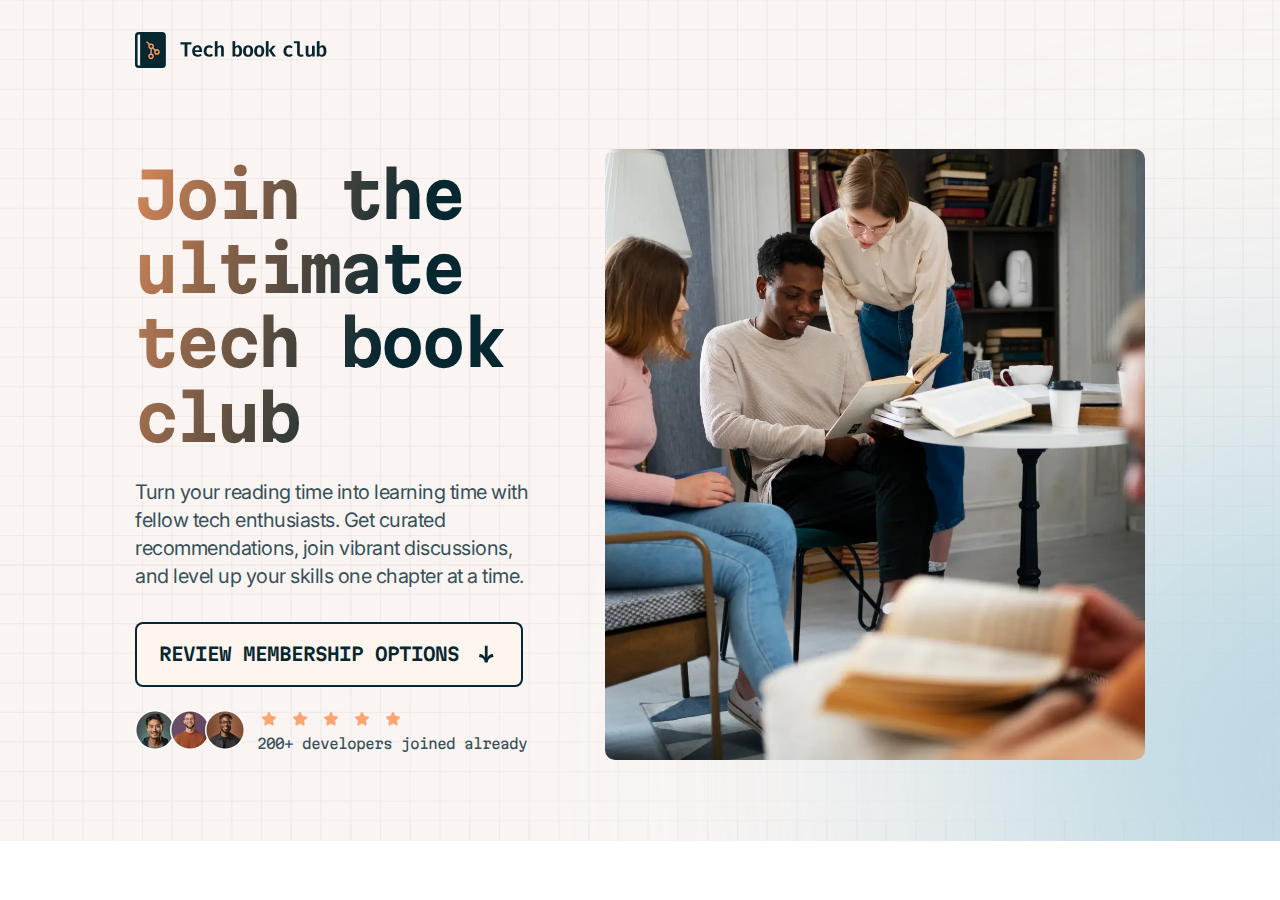
==== starter-code/index.html @ 1c5f6eee "Create grid & flexbox extends" ====
<!DOCTYPE html>
<html lang="en">
  <head>
    <meta charset="UTF-8" />
    <meta name="viewport" content="width=device-width, initial-scale=1.0" />

    <link
      rel="icon"
      type="image/png"
      sizes="32x32"
      href="./assets/images/favicon-32x32.png"
    />
    <link rel="preconnect" href="https://fonts.googleapis.com" />
    <link rel="preconnect" href="https://fonts.gstatic.com" crossorigin />
    <link
      href="https://fonts.googleapis.com/css2?family=Inter:ital,opsz,wght@0,14..32,100..900;1,14..32,100..900&family=Martian+Mono:wght@100..800&display=swap"
      rel="stylesheet"
    />
    <link rel="stylesheet" href="../styles/main.css" />

    <title>Tech book club</title>
  </head>
  <body>
    <main class="main-container">
      <section class="hero">
        <header class="hero__header">
          <nav class="hero__nav" aria-label="Main logo">
            <img
              src="./assets/images/logo.svg"
              alt=""
              aria-hidden="true"
              class="hero__logo"
            />
          </nav>
        </header>
        <div class="hero__content">
          <div class="hero__content-info">
            <h1 class="hero__content-title">
              Join the ultimate tech book club
            </h1>
            <p class="hero__content-description">
              Turn your reading time into learning time with fellow tech
              enthusiasts. Get curated recommendations, join vibrant
              discussions, and level up your skills one chapter at a time.
            </p>
            <button
              class="hero__content-btn primary"
              type="button"
              aria-label="Review membership options"
            >
              Review membership options
              <img
                src="./assets/images/icon-arrow-down.svg"
                alt=""
                aria-hidden="true"
              />
            </button>
            <div class="hero__content-reviews">
              <img
                class="hero__content-avatars"
                src="./assets/images/image-avatars.webp"
                alt="Avatars of tech book club members"
              />
              <div class="hero__content-rating">
                <img src="./assets/images/icon-star.svg" alt="Star rating" />
                <img src="./assets/images/icon-star.svg" alt="Star rating" />
                <img src="./assets/images/icon-star.svg" alt="Star rating" />
                <img src="./assets/images/icon-star.svg" alt="Star rating" />
                <img src="./assets/images/icon-star.svg" alt="Star rating" />
                <p>200+ developers joined already</p>
              </div>
            </div>
          </div>
          <figure>
            <img
              class="hero__content-image"
              src="./assets/images/image-hero-desktop.webp"
              alt="A group of people reading books"
            />
          </figure>
        </div>
      </section>

      <section class="introduction"></section>
    </main>
  </body>
</html>
---- styles/main.css ----
.primary, .alternate {
  border: none;
  border-radius: 0.8rem;
  padding: 2rem 2.4rem;
  text-transform: uppercase;
}

.primary {
  box-shadow: inset 0 0 0 2px #062630;
  background-color: #fff5ef;
  color: #062630;
}

.primary:hover {
  background: linear-gradient(90deg, #ffe2d1 0%, #fff5ef 100%);
  cursor: pointer;
}

.primary:focus, .primary:focus-visible, .primary:focus-within {
  box-shadow: inset 0 0 0 2px #062630, 0 0 0 3px #fff, 0 0 0 5px #385159;
  outline: none;
}

.alternate {
  background-color: #062630;
  color: #fff;
  box-shadow: inset 0 0 0 2px #fff;
}

.alternate:focus, .alternate:focus-visible, .alternate:focus-within {
  box-shadow: inset 0 0 0 2px #fff, 0 0 0 3px #062630, 0 0 0 5px #e6e1df;
  outline: none;
}

.alternate:hover {
  background: linear-gradient(90deg, #385159 0%, #062630 100%);
  cursor: pointer;
}

*, *::after, *::before {
  padding: 0;
  margin: 0;
  box-sizing: border-box;
}

html {
  font-size: 62.5%;
  scroll-behavior: smooth;
}

body {
  font-family: "Martian Mono", sans-serif;
  font-weight: 500;
  line-height: 1;
  color: #062630;
}

.primary, .alternate, .hero__content-rating p, .hero__content-title {
  font-size: 6.2rem;
  font-weight: 700;
  font-family: "Martian Mono";
  line-height: 1.2;
  letter-spacing: -2px;
}

.hero__content-description {
  font-size: 2rem;
  font-family: "Inter";
  font-weight: 400;
  line-height: 1.4;
  letter-spacing: -0.5px;
}

.primary, .alternate, .hero__content-rating p {
  font-size: 1.8rem;
  font-weight: 600;
  line-height: 1.3;
  letter-spacing: -1px;
}

.hero__content-rating p {
  font-size: 1.4rem;
  font-weight: 400;
  line-height: 1.2;
}

.primary, .alternate, .hero, .hero__content-reviews {
  display: flex;
  justify-content: center;
  align-items: center;
  gap: 1.6rem;
}

.hero__content {
  display: grid;
  grid-template-columns: repeat(2, 1fr);
  align-items: center;
}

.hero {
  background-image: url("/starter-code/assets/images/pattern-light-bg.svg");
  background-color: #faf5f3;
  width: 100%;
  height: auto;
  padding: 3.2rem 13.5rem 8rem;
  position: relative;
  overflow: hidden;
  z-index: 10;
  flex-direction: column;
  align-items: flex-start;
  gap: 8rem;
}

.hero::after {
  content: "";
  position: absolute;
  top: 50%;
  right: -30%;
  background-color: #9cc9da;
  opacity: 0.8;
  filter: blur(20rem);
  width: 68.4rem;
  height: 68.4rem;
  border-radius: 50%;
  pointer-events: none;
  z-index: -1;
}

.hero__content {
  grid-template-columns: 1fr 54rem;
  column-gap: 6.4rem;
}

.hero__content-title {
  background: linear-gradient(107deg, #FF9A60 -11.37%, #062630 61.84%);
  -webkit-background-clip: text;
  background-clip: text;
  -webkit-text-fill-color: transparent;
  margin-bottom: 2.4rem;
}

.hero__content-description {
  color: #385159;
  margin-bottom: 3.2rem;
}

.hero__content-btn {
  margin-bottom: 2rem;
}

.hero__content-reviews {
  justify-content: start;
  align-items: center;
  gap: 1.2rem;
}

.hero__content-avatars {
  max-width: 11rem;
}

.hero__content-rating img {
  width: 2.4rem;
  height: 2.4rem;
  margin-bottom: 0.4rem;
}

.hero__content-rating p {
  color: #385159;
}

.hero__content-image {
  width: 100%;
  height: 100%;
  border-radius: 1rem;
}

/* HACK: small mobiles (320px ~ 480px) */
/* HACK: large mobiles (481px ~ 767px) */
/* HACK: tablets (768px ~ 1024px) */
/* HACK: small mobiles (320px ~ 480px) */
@media (min-width: 20em) and (max-width: 30em) {
  .hero {
    padding: 2.4rem 1.6rem 8rem;
    gap: 4.8rem;
  }
  .hero::after {
    content: "";
    position: absolute;
    top: 100%;
    right: 100%;
    background-color: #9cc9da;
    opacity: 0.8;
    filter: blur(20rem);
    width: 68.4rem;
    height: 68.4rem;
    border-radius: 50%;
    pointer-events: none;
    z-index: -1;
  }
  .hero__content {
    grid-template-columns: 1fr;
    row-gap: 6.4rem;
  }
  .hero__content-title {
    font-size: 3.8rem;
  }
  .hero__content-description {
    letter-spacing: -0.2px;
  }
  .hero__content-btn {
    font-size: calc(1.2rem + .2vw);
  }
}

/* HACK: large mobiles (481px ~ 767px) */
@media (min-width: 30.063em) and (max-width: 47.94em) {
  .hero {
    padding: 3.2rem 3.2rem 4.8rem;
    gap: 4.8rem;
  }
  .hero::after {
    content: "";
    position: absolute;
    top: 76%;
    right: -50%;
    background-color: #9cc9da;
    opacity: 0.8;
    filter: blur(20rem);
    width: 68.4rem;
    height: 68.4rem;
    border-radius: 50%;
    pointer-events: none;
    z-index: -1;
  }
  .hero__content {
    grid-template-columns: 1fr;
    row-gap: 6.4rem;
  }
}

@media (min-width: 48em) and (max-width: 79.063em) {
  .hero {
    gap: 6.4rem;
  }
  .hero__content-title {
    letter-spacing: -1px;
  }
  .hero__content-description {
    letter-spacing: -0.2px;
  }
}

/* HACK: tablets (768px ~ 1024px) */
@media (min-width: 48em) and (max-width: 64em) {
  .hero {
    padding: 3.2rem 3.2rem 8rem;
  }
  .hero::after {
    content: "";
    position: absolute;
    top: 73%;
    right: -50%;
    background-color: #9cc9da;
    opacity: 0.8;
    filter: blur(20rem);
    width: 68.4rem;
    height: 68.4rem;
    border-radius: 50%;
    pointer-events: none;
    z-index: -1;
  }
  .hero__content {
    grid-template-columns: 1fr;
    row-gap: 6.4rem;
  }
}

/* HACK: large tablets (1025px ~ 1265px) */
@media (min-width: 64.063em) and (max-width: 79.063em) {
  html {
    font-size: 56.25%;
  }
  .hero {
    padding: 6.4rem 4.8rem;
  }
  .hero::after {
    content: "";
    position: absolute;
    top: 50%;
    right: -30%;
    background-color: #9cc9da;
    opacity: 0.8;
    filter: blur(20rem);
    width: 68.4rem;
    height: 68.4rem;
    border-radius: 50%;
    pointer-events: none;
    z-index: -1;
  }
}

.main-container {
  max-width: 144rem;
  margin: 0 auto;
}
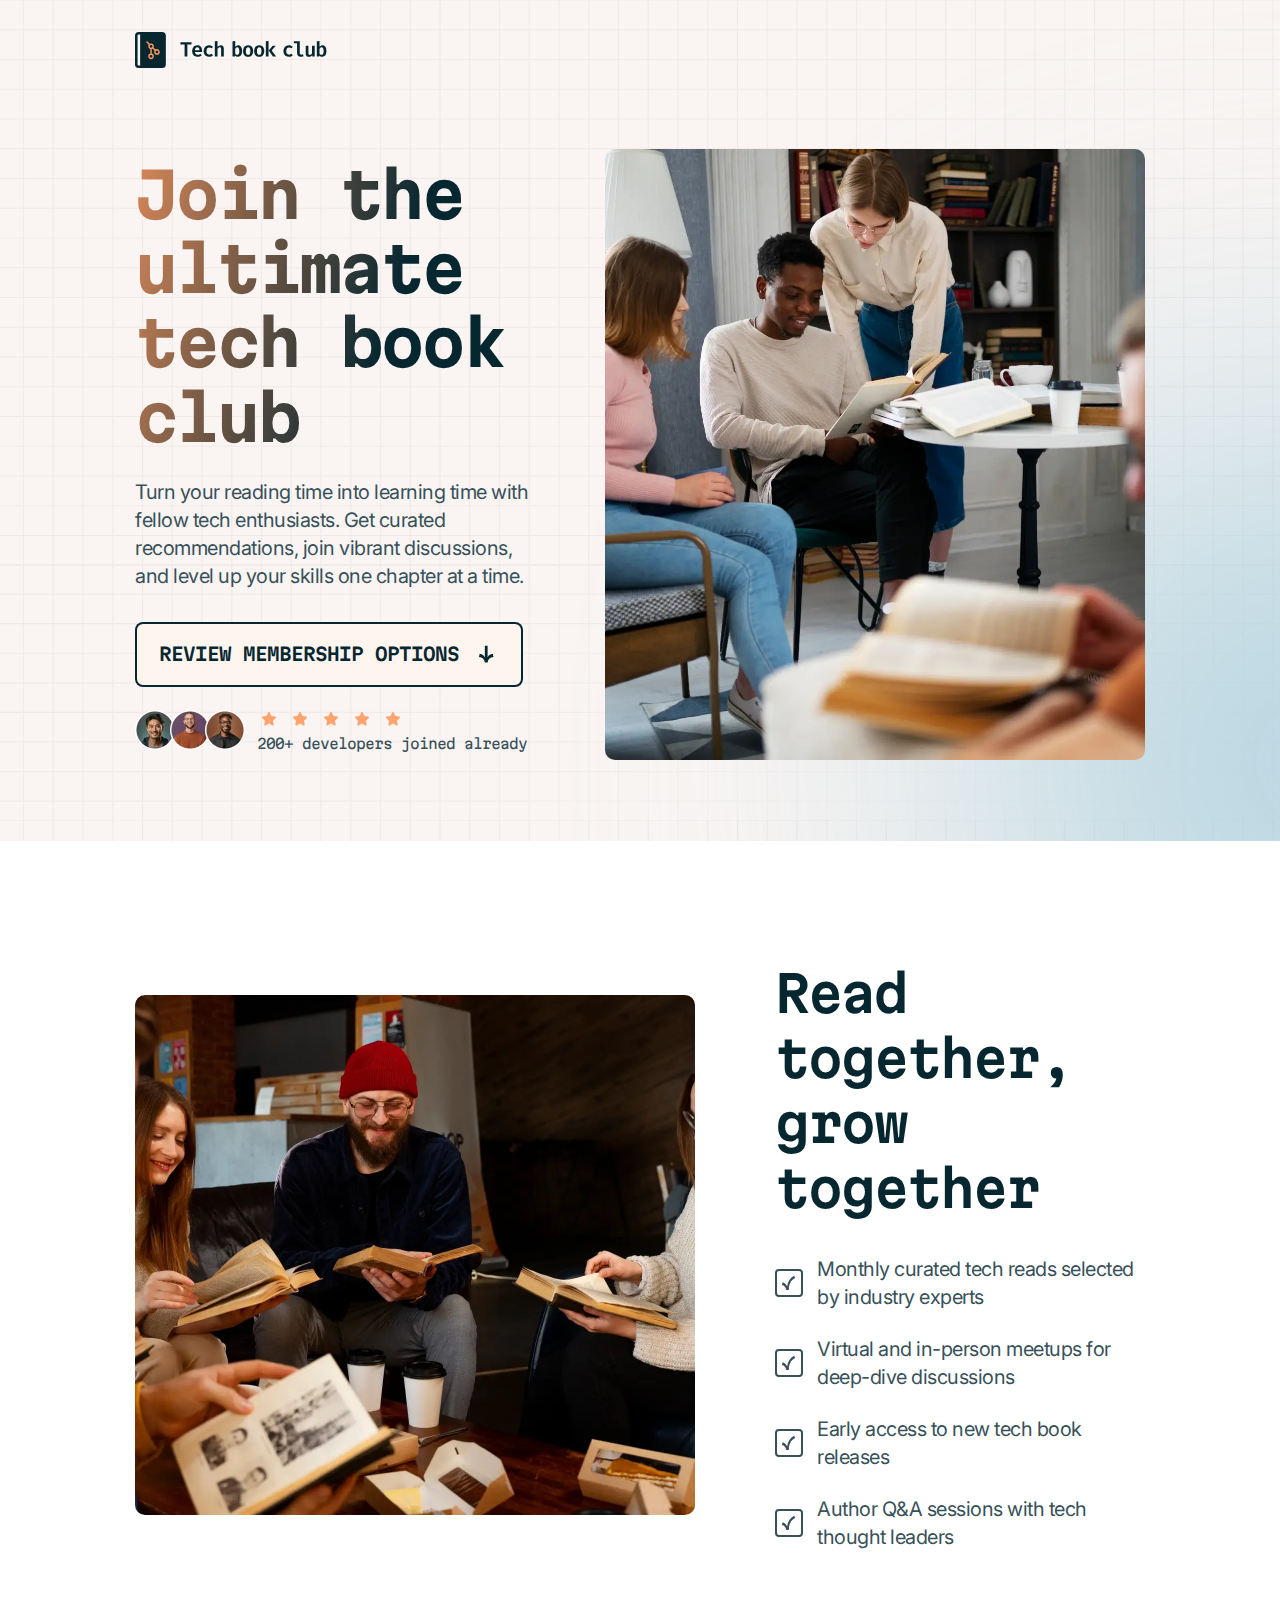
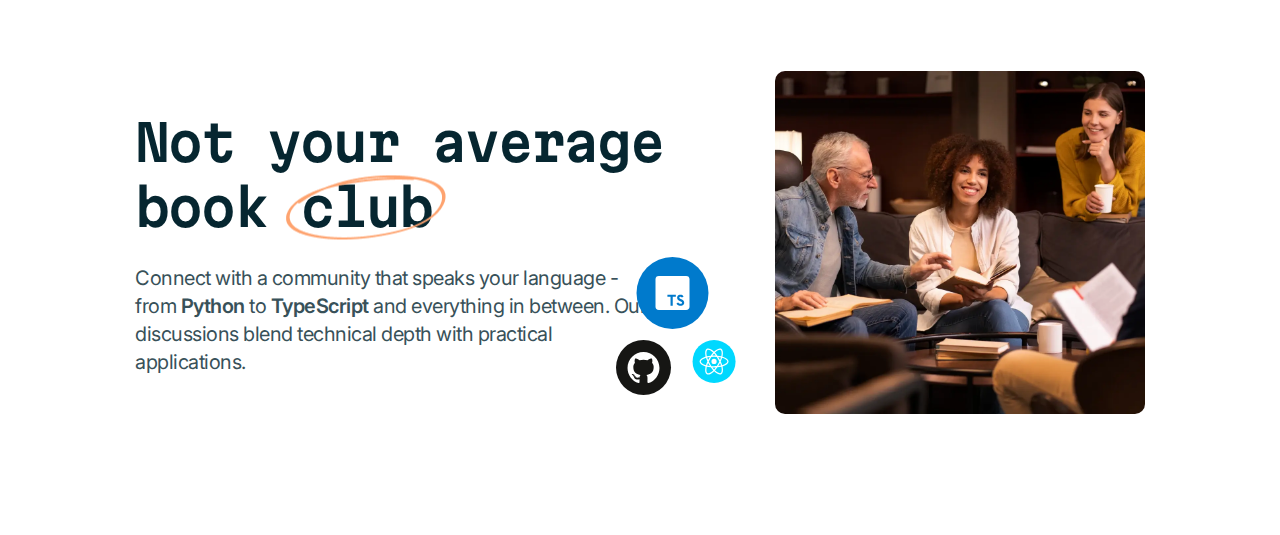
==== commit 60bac47d: "Complete intro section desktop version" ====
--- a/starter-code/index.html
+++ b/starter-code/index.html
@@ -81,7 +81,64 @@
         </div>
       </section>
 
-      <section class="introduction"></section>
+      <section class="introduction">
+        <article class="introduction__content">
+          <figure>
+            <img
+              class="introduction__image"
+              src="./assets/images/image-read-together-desktop.webp"
+              alt=""
+            />
+          </figure>
+          <div class="introduction__text">
+            <h2 class="introduction__title">Read together, grow together</h2>
+            <ul class="introduction__list">
+              <li class="introduction__list--item">
+                <img src="./assets/images/icon-check.svg" alt="" />
+                Monthly curated tech reads selected by industry experts
+              </li>
+              <li class="introduction__list--item">
+                <img src="./assets/images/icon-check.svg" alt="" />
+                Virtual and in-person meetups for deep-dive discussions
+              </li>
+              <li class="introduction__list--item">
+                <img src="./assets/images/icon-check.svg" alt="" />
+                Early access to new tech book releases
+              </li>
+              <li class="introduction__list--item">
+                <img src="./assets/images/icon-check.svg" alt="" />
+                Author Q&A sessions with tech thought leaders
+              </li>
+            </ul>
+          </div>
+        </article>
+
+        <article class="introduction__content">
+          <div class="introduction__text">
+            <h3 class="introduction__title">
+              Not your average book <span>club</span>
+            </h3>
+            <p class="introduction__description">
+              Connect with a community that speaks your language - from
+              <span>Python</span>
+              to <span>TypeScript</span> and everything in between. Our
+              discussions blend technical depth with practical applications.
+            </p>
+            <img
+              class="introduction__logos"
+              src="./assets/images/logos-tech.svg"
+              alt=""
+            />
+          </div>
+          <figure>
+            <img
+              class="introduction__image"
+              src="./assets/images/image-not-average-desktop.webp"
+              alt=""
+            />
+          </figure>
+        </article>
+      </section>
     </main>
   </body>
 </html>
--- a/styles/main.css
+++ b/styles/main.css
@@ -55,7 +55,7 @@
   color: #062630;
 }
 
-.primary, .alternate, .hero__content-rating p, .hero__content-title {
+.introduction__title, .primary, .alternate, .hero__content-rating p, .hero__content-title {
   font-size: 6.2rem;
   font-weight: 700;
   font-family: "Martian Mono";
@@ -63,7 +63,13 @@
   letter-spacing: -2px;
 }
 
-.hero__content-description {
+.introduction__title {
+  font-size: 5rem;
+  font-weight: 600;
+  line-height: 1.3;
+}
+
+.introduction__description span, .hero__content-description, .introduction__list--item, .introduction__description {
   font-size: 2rem;
   font-family: "Inter";
   font-weight: 400;
@@ -71,6 +77,10 @@
   letter-spacing: -0.5px;
 }
 
+.introduction__description span {
+  font-weight: 600;
+}
+
 .primary, .alternate, .hero__content-rating p {
   font-size: 1.8rem;
   font-weight: 600;
@@ -84,17 +94,22 @@
   line-height: 1.2;
 }
 
-.primary, .alternate, .hero, .hero__content-reviews {
+.primary, .alternate, .hero, .hero__content-reviews, .introduction, .introduction__list, .introduction__list--item {
   display: flex;
   justify-content: center;
   align-items: center;
   gap: 1.6rem;
 }
 
-.hero__content {
+.hero__content, .introduction__content {
   display: grid;
   grid-template-columns: repeat(2, 1fr);
   align-items: center;
+}
+
+.main-container {
+  max-width: 144rem;
+  margin: 0 auto;
 }
 
 .hero {
@@ -299,7 +314,70 @@
   }
 }
 
-.main-container {
-  max-width: 144rem;
-  margin: 0 auto;
-}
+.introduction {
+  flex-direction: column;
+  gap: 12rem;
+  padding: 12rem 13.5rem;
+}
+
+.introduction__content {
+  grid-template-columns: 56rem 1fr;
+  column-gap: 8rem;
+  position: relative;
+}
+
+.introduction__image {
+  width: 100%;
+  border-radius: 1rem;
+}
+
+.introduction__text h2 {
+  margin-bottom: 3.4rem;
+}
+
+.introduction__text h3 {
+  margin-bottom: 2.4rem;
+  position: relative;
+}
+
+.introduction__text h3::after {
+  content: "";
+  position: absolute;
+  background-image: url("../../starter-code/assets/images/pattern-circle.png");
+  background-repeat: no-repeat;
+  background-size: cover;
+  background-position: center;
+  width: 16rem;
+  height: 6.5rem;
+  bottom: 0;
+  left: 27%;
+}
+
+.introduction__title {
+  color: #062630;
+}
+
+.introduction__list {
+  flex-direction: column;
+  align-items: baseline;
+  gap: 2.4rem;
+  list-style: none;
+}
+
+.introduction__list--item {
+  gap: 1.4rem;
+  color: #385159;
+  max-width: 43.1rem;
+}
+
+.introduction__description {
+  color: #385159;
+  max-width: 52rem;
+}
+
+.introduction__logos {
+  position: absolute;
+  bottom: 2rem;
+  left: 50%;
+  transform: translateX(-20%);
+}
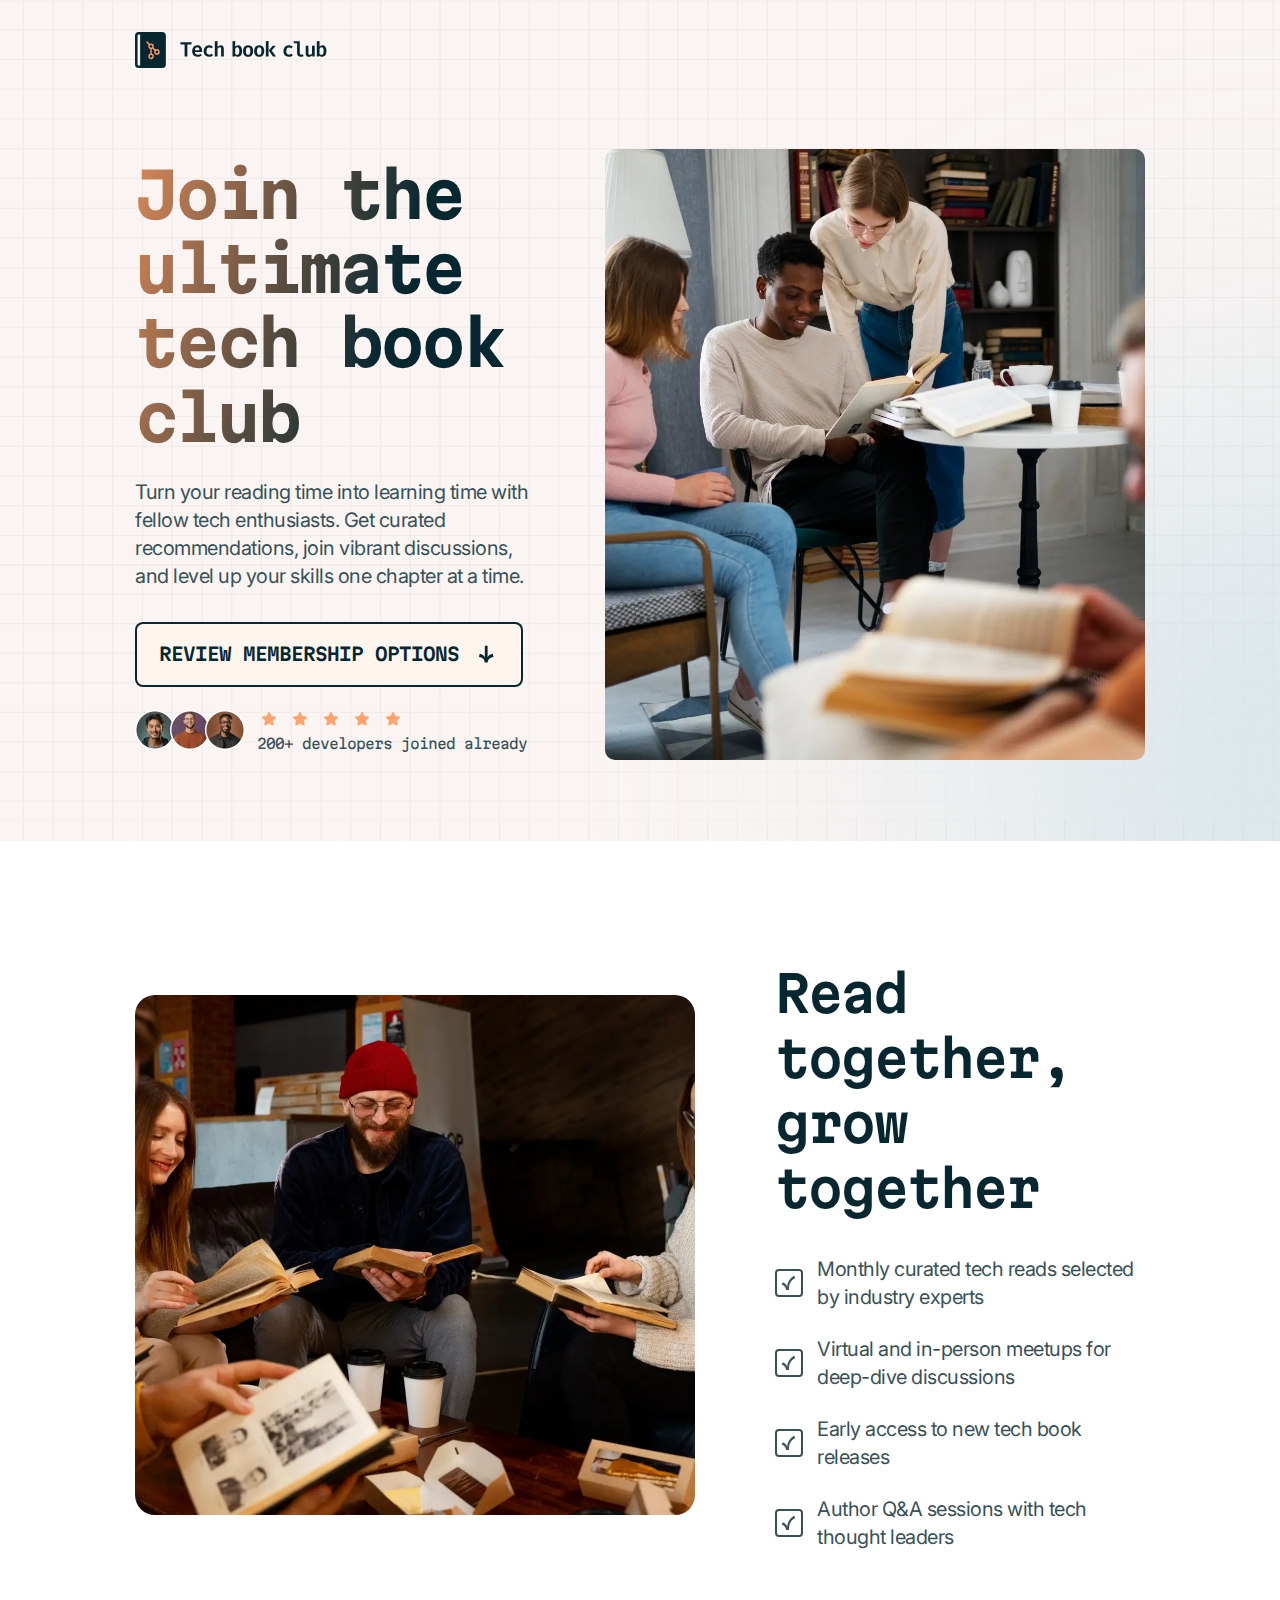
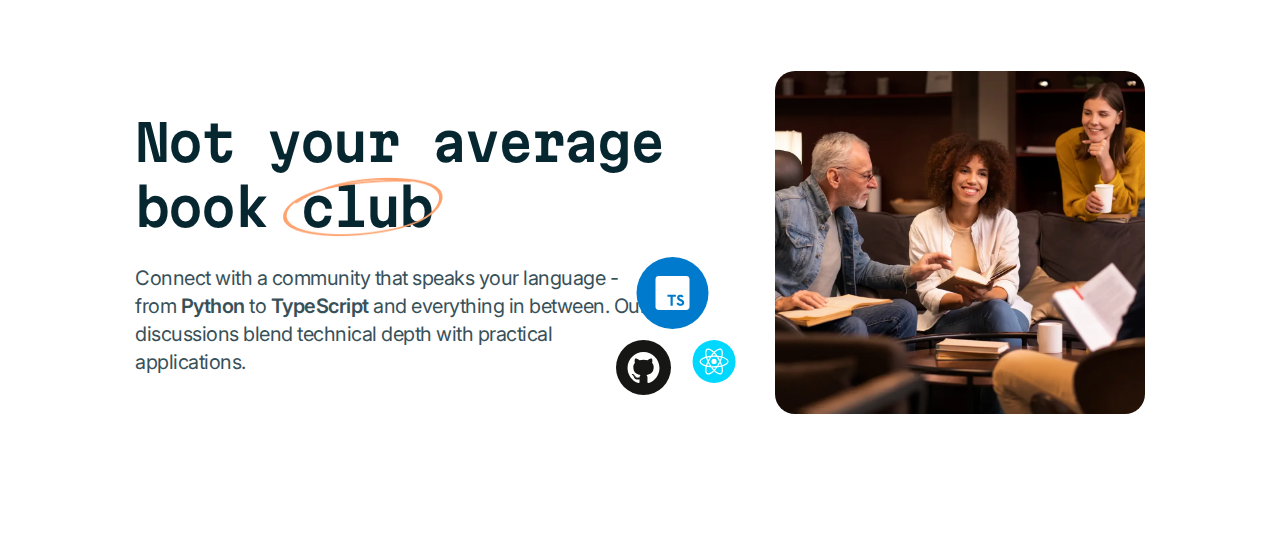
==== commit 1bcdd7e7: "Add breakpoints for a tablet intro section" ====
--- a/starter-code/index.html
+++ b/starter-code/index.html
@@ -116,7 +116,13 @@
         <article class="introduction__content">
           <div class="introduction__text">
             <h3 class="introduction__title">
-              Not your average book <span>club</span>
+              Not your average book
+              <span
+                ><img
+                  src="./assets/images/pattern-circle.png"
+                  alt=""
+                />club</span
+              >
             </h3>
             <p class="introduction__description">
               Connect with a community that speaks your language - from
--- a/styles/main.css
+++ b/styles/main.css
@@ -132,7 +132,7 @@
   top: 50%;
   right: -30%;
   background-color: #9cc9da;
-  opacity: 0.8;
+  opacity: 0.4;
   filter: blur(20rem);
   width: 68.4rem;
   height: 68.4rem;
@@ -204,7 +204,7 @@
     top: 100%;
     right: 100%;
     background-color: #9cc9da;
-    opacity: 0.8;
+    opacity: 0.4;
     filter: blur(20rem);
     width: 68.4rem;
     height: 68.4rem;
@@ -239,7 +239,7 @@
     top: 76%;
     right: -50%;
     background-color: #9cc9da;
-    opacity: 0.8;
+    opacity: 0.4;
     filter: blur(20rem);
     width: 68.4rem;
     height: 68.4rem;
@@ -276,7 +276,7 @@
     top: 73%;
     right: -50%;
     background-color: #9cc9da;
-    opacity: 0.8;
+    opacity: 0.4;
     filter: blur(20rem);
     width: 68.4rem;
     height: 68.4rem;
@@ -304,7 +304,7 @@
     top: 50%;
     right: -30%;
     background-color: #9cc9da;
-    opacity: 0.8;
+    opacity: 0.4;
     filter: blur(20rem);
     width: 68.4rem;
     height: 68.4rem;
@@ -328,7 +328,7 @@
 
 .introduction__image {
   width: 100%;
-  border-radius: 1rem;
+  border-radius: 2rem;
 }
 
 .introduction__text h2 {
@@ -337,24 +337,24 @@
 
 .introduction__text h3 {
   margin-bottom: 2.4rem;
-  position: relative;
-}
-
-.introduction__text h3::after {
-  content: "";
-  position: absolute;
-  background-image: url("../../starter-code/assets/images/pattern-circle.png");
-  background-repeat: no-repeat;
-  background-size: cover;
-  background-position: center;
-  width: 16rem;
-  height: 6.5rem;
-  bottom: 0;
-  left: 27%;
 }
 
 .introduction__title {
   color: #062630;
+}
+
+.introduction__title span {
+  position: relative;
+  z-index: 1;
+}
+
+.introduction__title span img {
+  width: 16rem;
+  height: 6rem;
+  display: inline;
+  position: absolute;
+  top: 0;
+  left: -1.7rem;
 }
 
 .introduction__list {
@@ -381,3 +381,33 @@
   left: 50%;
   transform: translateX(-20%);
 }
+
+@media (min-width: 48em) and (max-width: 64em) {
+  .introduction {
+    padding: 8rem 3.2rem;
+    gap: 8rem;
+  }
+  .introduction__content {
+    grid-template-columns: 1fr;
+    row-gap: 4rem;
+  }
+  .introduction__content:nth-child(1) div {
+    grid-row: 1 / 2;
+  }
+  .introduction__title {
+    max-width: calc(100vw - 9.6rem);
+  }
+  .introduction__list--item {
+    max-width: 100%;
+  }
+  .introduction__description {
+    max-width: 100%;
+  }
+  .introduction__logos {
+    position: absolute;
+    bottom: 4rem;
+    right: 4rem;
+    transform: translateX(0);
+    left: auto;
+  }
+}
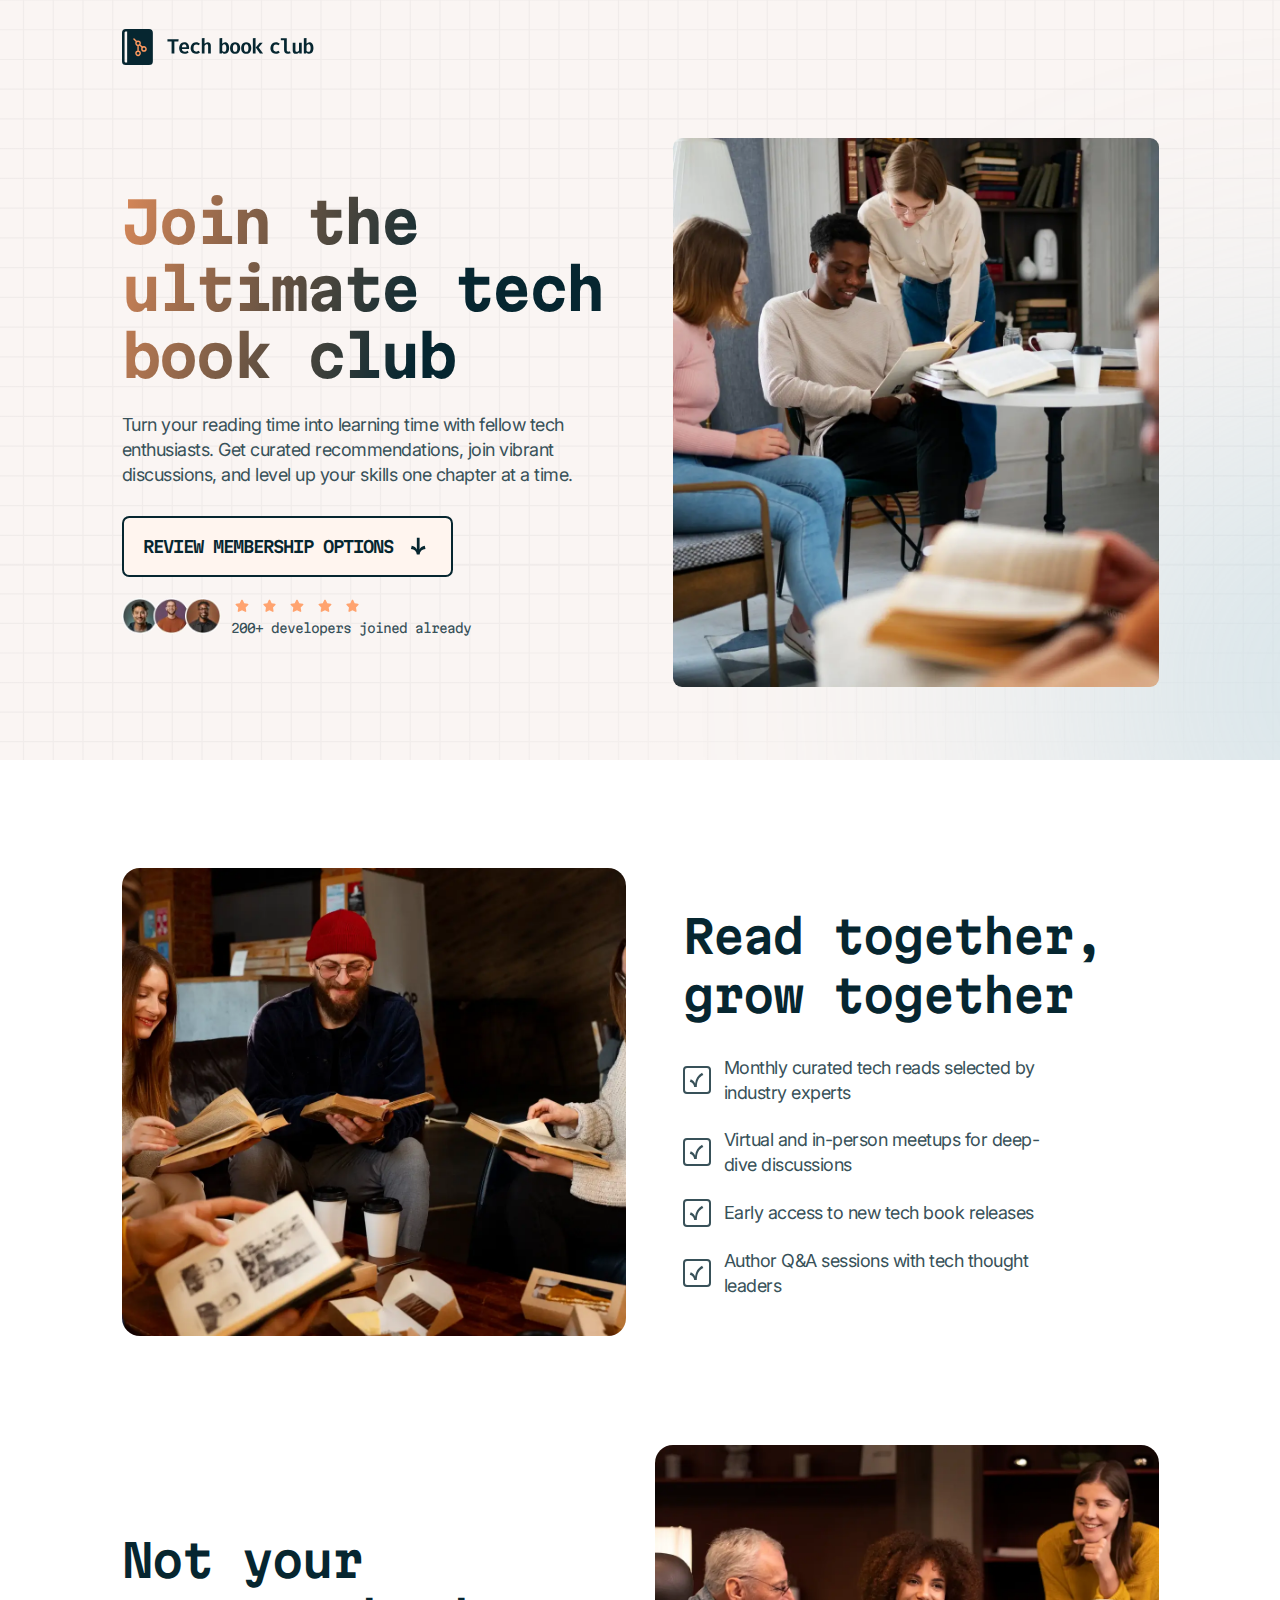
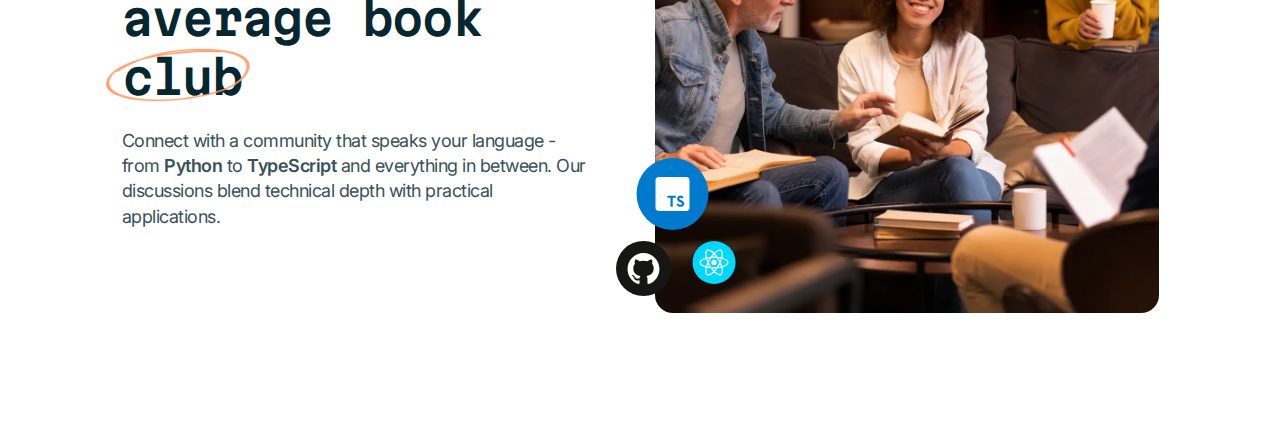
==== commit b3cc406a: "Complete intro section responsiveness" ====
--- a/starter-code/index.html
+++ b/starter-code/index.html
@@ -117,12 +117,9 @@
           <div class="introduction__text">
             <h3 class="introduction__title">
               Not your average book
-              <span
-                ><img
-                  src="./assets/images/pattern-circle.png"
-                  alt=""
-                />club</span
-              >
+              <div>
+                <img src="./assets/images/pattern-circle.png" alt="" />club
+              </div>
             </h3>
             <p class="introduction__description">
               Connect with a community that speaks your language - from
--- a/styles/main.css
+++ b/styles/main.css
@@ -53,6 +53,12 @@
   font-weight: 500;
   line-height: 1;
   color: #062630;
+}
+
+@media (min-width: 64.063em) and (max-width: 85.69em) {
+  html {
+    font-size: 56.25%;
+  }
 }
 
 .introduction__title, .primary, .alternate, .hero__content-rating p, .hero__content-title {
@@ -298,6 +304,9 @@
   .hero {
     padding: 6.4rem 4.8rem;
   }
+  .hero__content {
+    grid-template-columns: repeat(2, 1fr);
+  }
   .hero::after {
     content: "";
     position: absolute;
@@ -327,7 +336,7 @@
 }
 
 .introduction__image {
-  width: 100%;
+  max-width: 56rem;
   border-radius: 2rem;
 }
 
@@ -343,12 +352,13 @@
   color: #062630;
 }
 
-.introduction__title span {
+.introduction__title div {
+  display: inline-block;
   position: relative;
   z-index: 1;
 }
 
-.introduction__title span img {
+.introduction__title div img {
   width: 16rem;
   height: 6rem;
   display: inline;
@@ -382,6 +392,68 @@
   transform: translateX(-20%);
 }
 
+@media (min-width: 20em) and (max-width: 30em) {
+  .introduction {
+    padding: 6.4rem 1.6rem;
+    gap: 6.4rem;
+  }
+  .introduction__content {
+    grid-template-columns: 1fr;
+    row-gap: 4rem;
+  }
+  .introduction__content:nth-child(1) div {
+    grid-row: 1 / 2;
+  }
+  .introduction__title {
+    font-size: 3.4rem;
+  }
+  .introduction__title div img {
+    width: 11rem;
+    height: auto;
+  }
+  .introduction__description {
+    max-width: 34rem;
+  }
+  .introduction h2, .introduction h3 {
+    margin-bottom: 2.4rem;
+  }
+  .introduction__image {
+    max-width: 100%;
+  }
+  .introduction__list {
+    gap: 1.6rem;
+  }
+  .introduction__logos {
+    display: none;
+  }
+}
+
+@media (min-width: 30.063em) and (max-width: 47.94em) {
+  .introduction {
+    padding: 3.2rem 3.2rem 4.8rem;
+    gap: 4.8rem;
+  }
+  .introduction__content {
+    grid-template-columns: 1fr;
+    row-gap: 6.4rem;
+  }
+  .introduction__content:nth-child(1) div {
+    grid-row: 1 / 2;
+  }
+  .introduction__image {
+    max-width: 100%;
+  }
+  .introduction__list--item {
+    max-width: 100%;
+  }
+  .introduction__description {
+    max-width: 100%;
+  }
+  .introduction__logos {
+    display: none;
+  }
+}
+
 @media (min-width: 48em) and (max-width: 64em) {
   .introduction {
     padding: 8rem 3.2rem;
@@ -393,6 +465,9 @@
   }
   .introduction__content:nth-child(1) div {
     grid-row: 1 / 2;
+  }
+  .introduction__image {
+    max-width: 100%;
   }
   .introduction__title {
     max-width: calc(100vw - 9.6rem);
@@ -411,3 +486,24 @@
     left: auto;
   }
 }
+
+@media (min-width: 64.063em) and (max-width: 79.063em) {
+  .introduction {
+    padding: 6.4rem 4.8rem;
+    gap: 6.4rem;
+  }
+  .introduction__content {
+    grid-template-columns: 1fr 1fr;
+    row-gap: 6.4rem;
+  }
+  .introduction__list--item {
+    max-width: 100%;
+  }
+}
+
+@media (min-width: 79.125em) and (max-width: 85.69em) {
+  .introduction__content {
+    grid-template-columns: 1fr 1fr;
+    column-gap: 6.4rem;
+  }
+}
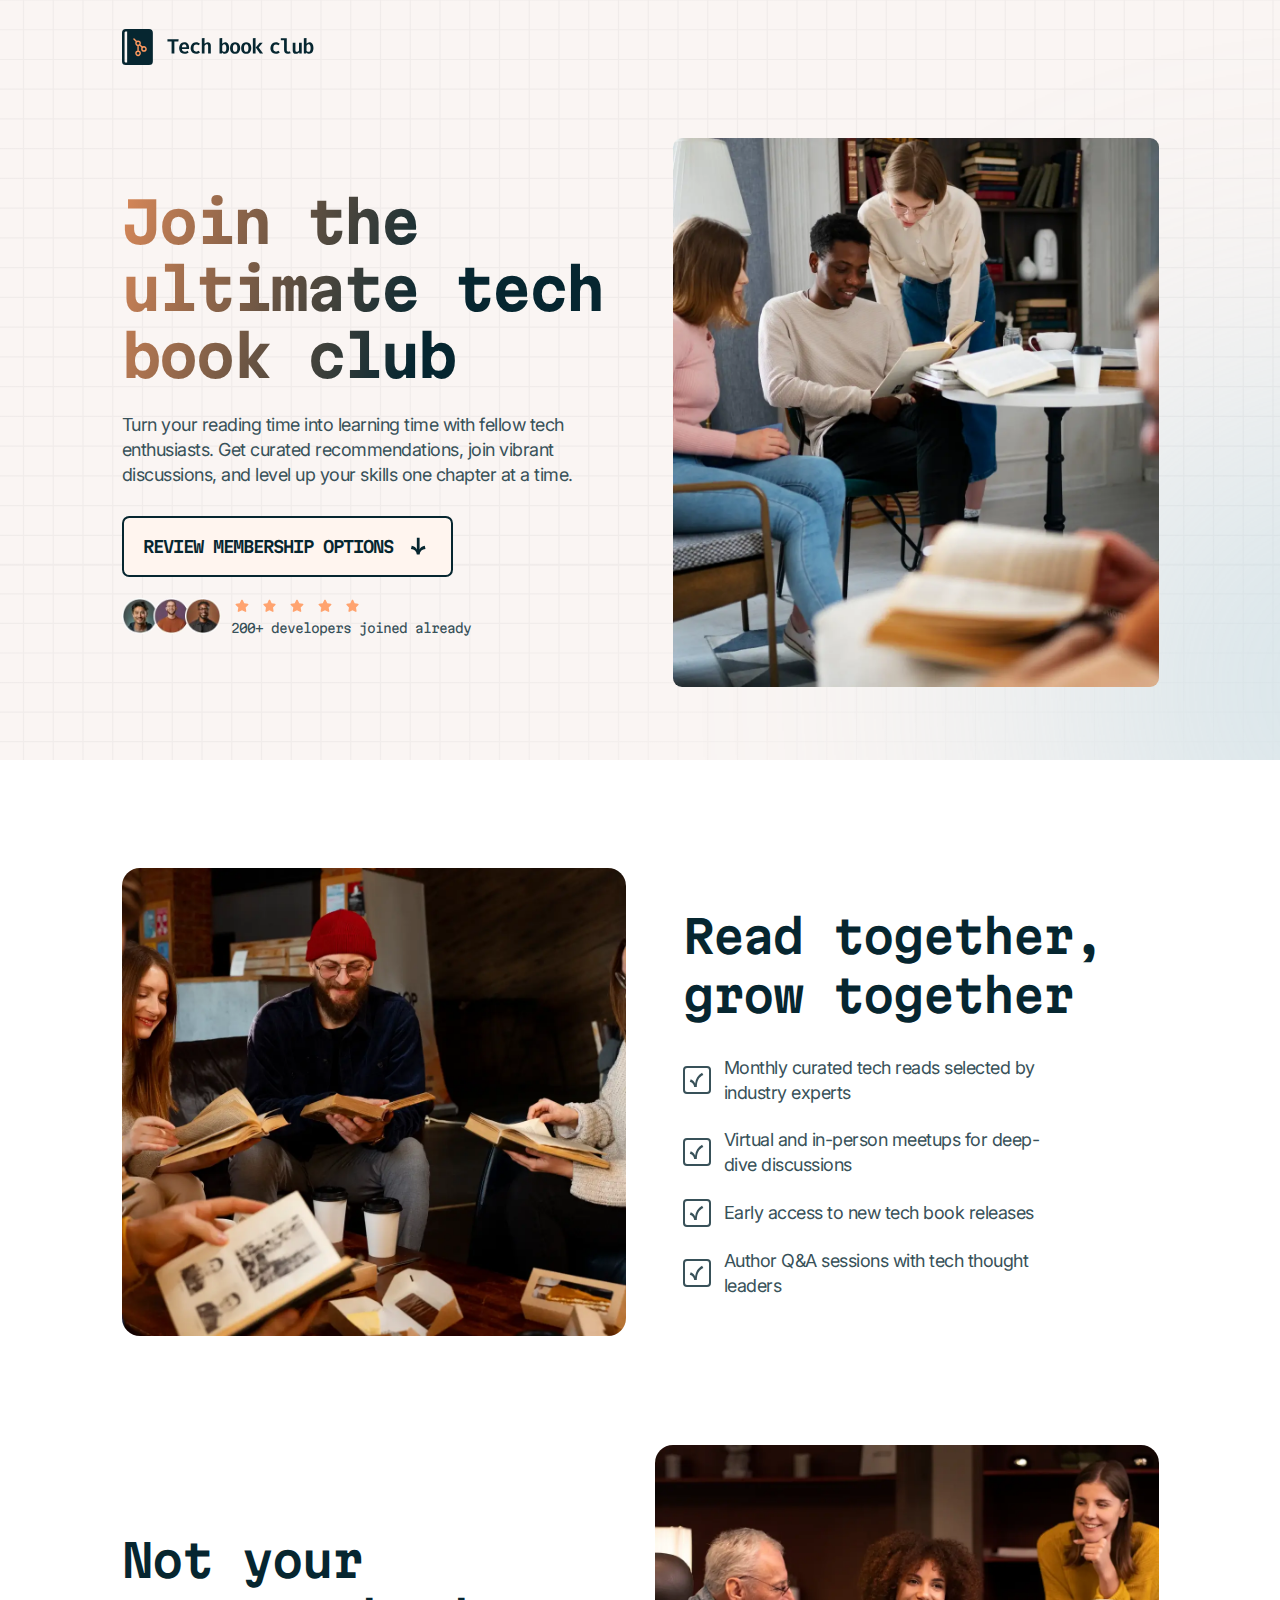
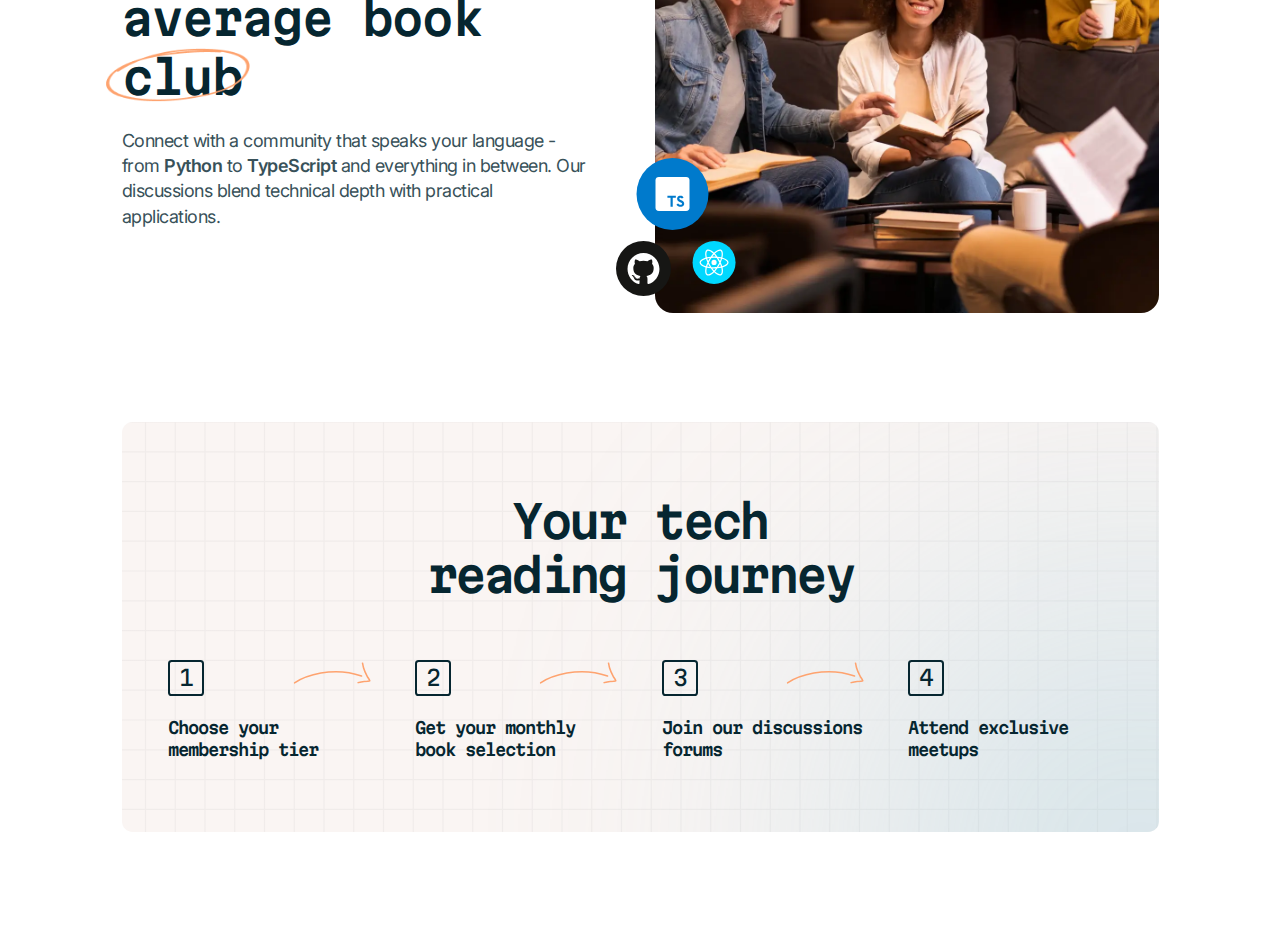
==== commit b3961666: "Create journey section" ====
--- a/starter-code/index.html
+++ b/starter-code/index.html
@@ -142,6 +142,41 @@
           </figure>
         </article>
       </section>
+
+      <section class="journey">
+        <header>
+          <h2 class="journey__title">Your tech reading journey</h2>
+        </header>
+        <div class="journey__steps">
+          <div class="journey__step">
+            <div class="journey__step--number">
+              <span>1</span>
+              <img src="./assets/images/pattern-arrow.svg" alt="" />
+            </div>
+            <p>Choose your membership tier</p>
+          </div>
+          <div class="journey__step">
+            <div class="journey__step--number">
+              <span>2</span>
+              <img src="./assets/images/pattern-arrow.svg" alt="" />
+            </div>
+            <p>Get your monthly book selection</p>
+          </div>
+          <div class="journey__step">
+            <div class="journey__step--number">
+              <span>3</span>
+              <img src="./assets/images/pattern-arrow.svg" alt="" />
+            </div>
+            <p>Join our discussions forums</p>
+          </div>
+          <div class="journey__step">
+            <div class="journey__step--number">
+              <span>4</span>
+            </div>
+            <p>Attend exclusive meetups</p>
+          </div>
+        </div>
+      </section>
     </main>
   </body>
 </html>
--- a/styles/main.css
+++ b/styles/main.css
@@ -61,7 +61,7 @@
   }
 }
 
-.introduction__title, .primary, .alternate, .hero__content-rating p, .hero__content-title {
+.journey__step, .introduction__title, .journey__title, .primary, .alternate, .hero__content-rating p, .journey__step p, .hero__content-title {
   font-size: 6.2rem;
   font-weight: 700;
   font-family: "Martian Mono";
@@ -69,10 +69,28 @@
   letter-spacing: -2px;
 }
 
-.introduction__title {
+.journey__step, .introduction__title, .journey__title {
   font-size: 5rem;
   font-weight: 600;
   line-height: 1.3;
+}
+
+.journey__step {
+  font-size: 3.4rem;
+}
+
+.journey__step {
+  letter-spacing: -1px;
+}
+
+.journey__step {
+  font-size: 2.4rem;
+  line-height: 1.1;
+}
+
+.journey__step {
+  font-weight: 400;
+  line-height: 1.2;
 }
 
 .introduction__description span, .hero__content-description, .introduction__list--item, .introduction__description {
@@ -87,7 +105,7 @@
   font-weight: 600;
 }
 
-.primary, .alternate, .hero__content-rating p {
+.primary, .alternate, .hero__content-rating p, .journey__step p {
   font-size: 1.8rem;
   font-weight: 600;
   line-height: 1.3;
@@ -100,14 +118,14 @@
   line-height: 1.2;
 }
 
-.primary, .alternate, .hero, .hero__content-reviews, .introduction, .introduction__list, .introduction__list--item {
+.primary, .alternate, .hero, .hero__content-reviews, .introduction, .introduction__list, .introduction__list--item, .journey, .journey__step--number {
   display: flex;
   justify-content: center;
   align-items: center;
   gap: 1.6rem;
 }
 
-.hero__content, .introduction__content {
+.hero__content, .introduction__content, .journey__steps {
   display: grid;
   grid-template-columns: repeat(2, 1fr);
   align-items: center;
@@ -507,3 +525,67 @@
     column-gap: 6.4rem;
   }
 }
+
+.journey {
+  margin: 0 13.5rem 12rem;
+  background-image: url("../../starter-code/assets/images/pattern-light-bg.svg");
+  background-color: #faf5f3;
+  padding: 8rem 0;
+  position: relative;
+  z-index: 10;
+  overflow: hidden;
+  border-radius: 1.2rem;
+  flex-direction: column;
+  gap: 6.4rem;
+}
+
+.journey::after {
+  content: "";
+  position: absolute;
+  top: 32%;
+  right: -28%;
+  background-color: #9cc9da;
+  opacity: 0.4;
+  filter: blur(20rem);
+  width: 68.4rem;
+  height: 68.4rem;
+  border-radius: 50%;
+  pointer-events: none;
+  z-index: -1;
+}
+
+.journey header {
+  max-width: 51.2rem;
+  text-align: center;
+}
+
+.journey__title {
+  line-height: 1.2;
+  letter-spacing: -.4rem;
+}
+
+.journey__steps {
+  grid-template-columns: repeat(4, 22.6rem);
+  column-gap: 4.8rem;
+}
+
+.journey__step--number {
+  max-width: 100%;
+  justify-content: space-between;
+  margin-bottom: 2.4rem;
+}
+
+.journey__step--number span, .journey__step--number img {
+  display: inline-block;
+}
+
+.journey__step--number span {
+  line-height: 1;
+  color: #062630;
+  box-shadow: inset 0 0 0 2px #062630;
+  width: 4rem;
+  height: 4rem;
+  border-radius: 0.4rem;
+  text-align: center;
+  padding: .8rem .4rem;
+}
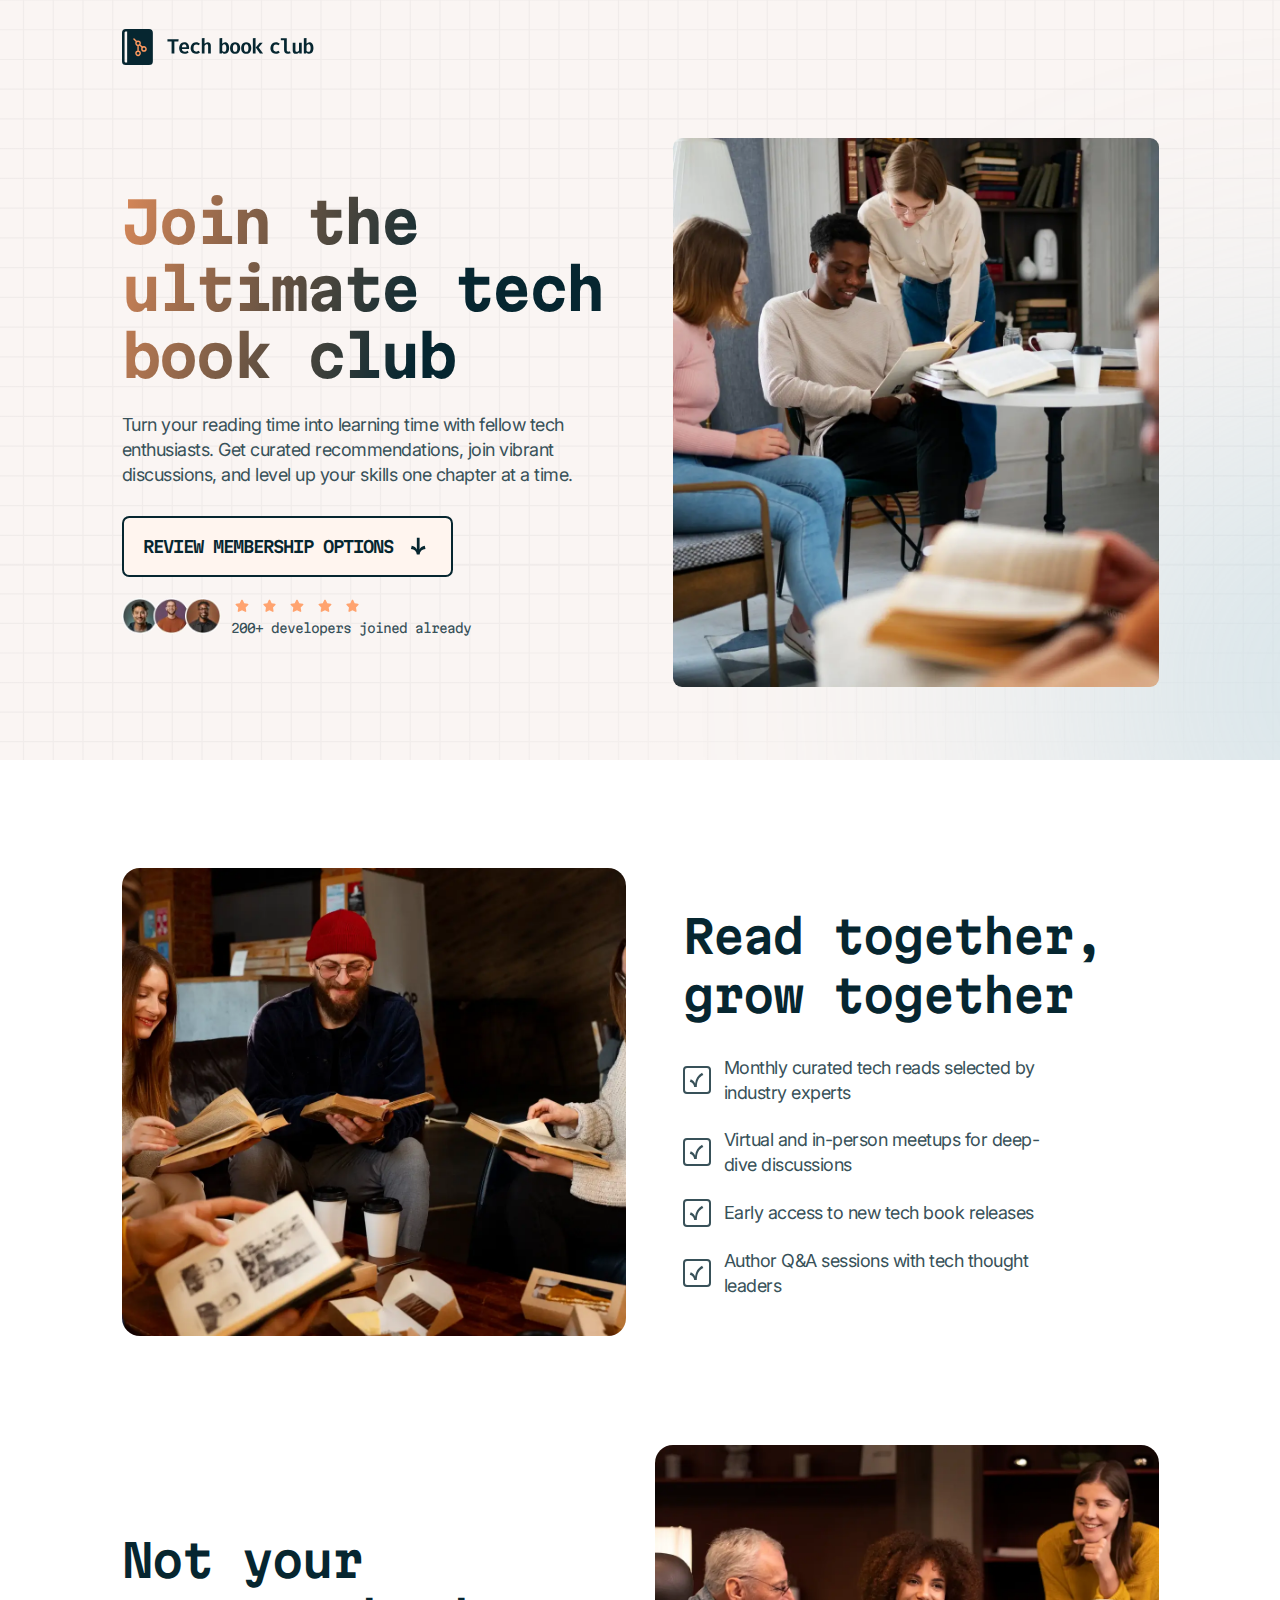
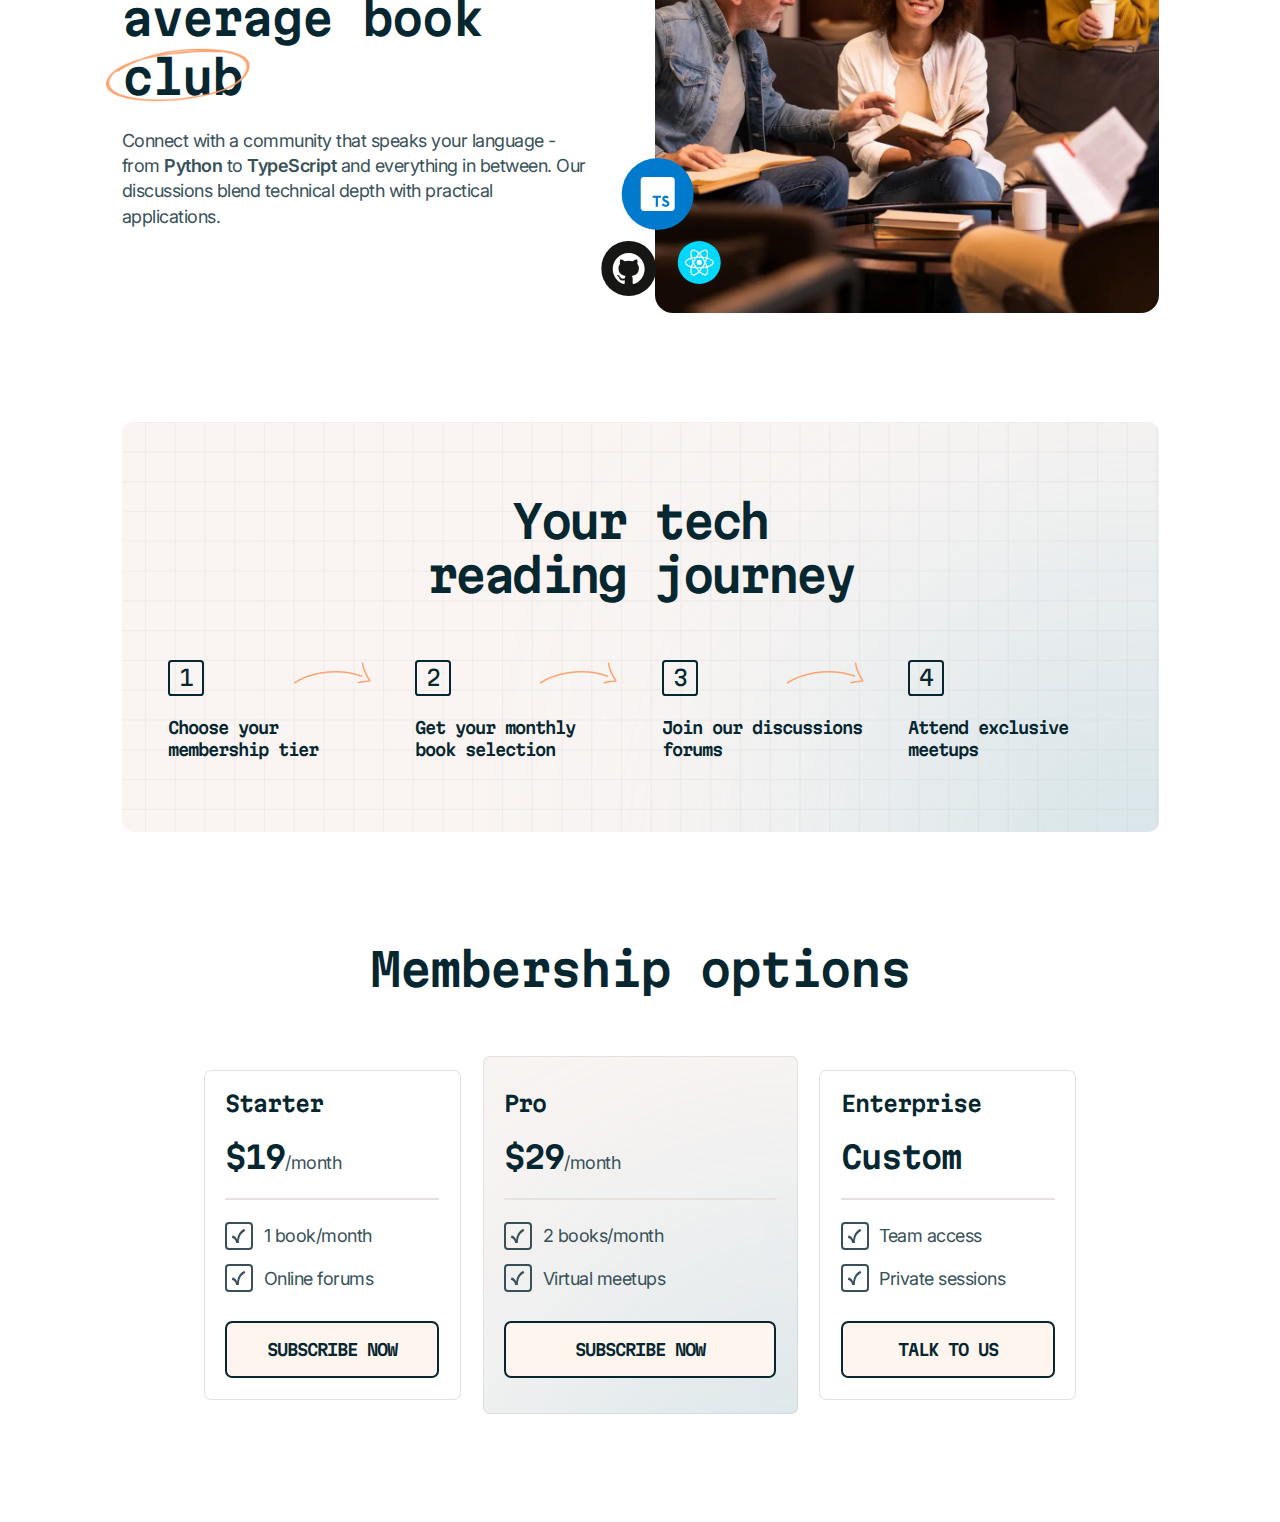
==== commit 7ecf1036: "Complete pricing section desktop version" ====
--- a/starter-code/index.html
+++ b/starter-code/index.html
@@ -177,6 +177,66 @@
           </div>
         </div>
       </section>
+
+      <aside class="pricing">
+        <header>
+          <h2 class="pricing__header">Membership options</h2>
+        </header>
+        <section class="pricing__options">
+          <div class="pricing__option pricing__option--starter">
+            <h3 class="pricing__option--title">Starter</h3>
+            <p class="pricing__option--price">$19<span>/month</span></p>
+            <hr />
+            <ul class="pricing__option--list">
+              <li class="pricing__option--list-item">
+                <img src="./assets/images/icon-check.svg" alt="" /> 1 book/month
+              </li>
+              <li class="pricing__option--list-item">
+                <img src="./assets/images/icon-check.svg" alt="" /> Online
+                forums
+              </li>
+            </ul>
+            <button class="pricing__option--btn primary" type="button">
+              Subscribe now
+            </button>
+          </div>
+          <div class="pricing__option pricing__option--pro">
+            <h3 class="pricing__option--title">Pro</h3>
+            <p class="pricing__option--price">$29<span>/month</span></p>
+            <hr />
+            <ul class="pricing__option--list">
+              <li class="pricing__option--list-item">
+                <img src="./assets/images/icon-check.svg" alt="" /> 2
+                books/month
+              </li>
+              <li class="pricing__option--list-item">
+                <img src="./assets/images/icon-check.svg" alt="" /> Virtual
+                meetups
+              </li>
+            </ul>
+            <button class="pricing__option--btn primary" type="button">
+              Subscribe now
+            </button>
+          </div>
+          <div class="pricing__option pricing__option--enterprise">
+            <h3 class="pricing__option--title">Enterprise</h3>
+            <p class="pricing__option--price">Custom</p>
+            <hr />
+            <ul class="pricing__option--list">
+              <li class="pricing__option--list-item">
+                <img src="./assets/images/icon-check.svg" alt="" /> Team access
+              </li>
+              <li class="pricing__option--list-item">
+                <img src="./assets/images/icon-check.svg" alt="" /> Private
+                sessions
+              </li>
+            </ul>
+            <button class="pricing__option--btn primary" type="button">
+              Talk to us
+            </button>
+          </div>
+        </section>
+      </aside>
     </main>
   </body>
 </html>
--- a/styles/main.css
+++ b/styles/main.css
@@ -61,7 +61,7 @@
   }
 }
 
-.journey__step, .introduction__title, .journey__title, .primary, .alternate, .hero__content-rating p, .journey__step p, .hero__content-title {
+.journey__step, .pricing__option--title, .pricing__option--price, .introduction__title, .journey__title, .pricing__header, .primary, .alternate, .hero__content-rating p, .journey__step p, .hero__content-title {
   font-size: 6.2rem;
   font-weight: 700;
   font-family: "Martian Mono";
@@ -69,21 +69,21 @@
   letter-spacing: -2px;
 }
 
-.journey__step, .introduction__title, .journey__title {
+.journey__step, .pricing__option--title, .pricing__option--price, .introduction__title, .journey__title, .pricing__header {
   font-size: 5rem;
   font-weight: 600;
   line-height: 1.3;
 }
 
-.journey__step {
+.journey__step, .pricing__option--title, .pricing__option--price {
   font-size: 3.4rem;
 }
 
-.journey__step {
+.journey__step, .pricing__option--title, .pricing__option--price {
   letter-spacing: -1px;
 }
 
-.journey__step {
+.journey__step, .pricing__option--title {
   font-size: 2.4rem;
   line-height: 1.1;
 }
@@ -93,7 +93,7 @@
   line-height: 1.2;
 }
 
-.introduction__description span, .hero__content-description, .introduction__list--item, .introduction__description {
+.introduction__description span, .hero__content-description, .introduction__list--item, .introduction__description, .pricing__option--price span, .pricing__option--list-item {
   font-size: 2rem;
   font-family: "Inter";
   font-weight: 400;
@@ -118,14 +118,14 @@
   line-height: 1.2;
 }
 
-.primary, .alternate, .hero, .hero__content-reviews, .introduction, .introduction__list, .introduction__list--item, .journey, .journey__step--number {
+.primary, .alternate, .hero, .hero__content-reviews, .introduction, .introduction__list, .introduction__list--item, .journey, .journey__step--number, .pricing, .pricing__option, .pricing__option--list, .pricing__option--list-item {
   display: flex;
   justify-content: center;
   align-items: center;
   gap: 1.6rem;
 }
 
-.hero__content, .introduction__content, .journey__steps {
+.hero__content, .introduction__content, .journey__steps, .pricing__options {
   display: grid;
   grid-template-columns: repeat(2, 1fr);
   align-items: center;
@@ -216,7 +216,6 @@
 /* HACK: small mobiles (320px ~ 480px) */
 /* HACK: large mobiles (481px ~ 767px) */
 /* HACK: tablets (768px ~ 1024px) */
-/* HACK: small mobiles (320px ~ 480px) */
 @media (min-width: 20em) and (max-width: 30em) {
   .hero {
     padding: 2.4rem 1.6rem 8rem;
@@ -251,7 +250,6 @@
   }
 }
 
-/* HACK: large mobiles (481px ~ 767px) */
 @media (min-width: 30.063em) and (max-width: 47.94em) {
   .hero {
     padding: 3.2rem 3.2rem 4.8rem;
@@ -289,7 +287,6 @@
   }
 }
 
-/* HACK: tablets (768px ~ 1024px) */
 @media (min-width: 48em) and (max-width: 64em) {
   .hero {
     padding: 3.2rem 3.2rem 8rem;
@@ -314,11 +311,7 @@
   }
 }
 
-/* HACK: large tablets (1025px ~ 1265px) */
 @media (min-width: 64.063em) and (max-width: 79.063em) {
-  html {
-    font-size: 56.25%;
-  }
   .hero {
     padding: 6.4rem 4.8rem;
   }
@@ -406,8 +399,8 @@
 .introduction__logos {
   position: absolute;
   bottom: 2rem;
-  left: 50%;
-  transform: translateX(-20%);
+  left: 49%;
+  transform: translateX(-24%);
 }
 
 @media (min-width: 20em) and (max-width: 30em) {
@@ -561,7 +554,7 @@
 
 .journey__title {
   line-height: 1.2;
-  letter-spacing: -.4rem;
+  letter-spacing: -0.4rem;
 }
 
 .journey__steps {
@@ -575,7 +568,8 @@
   margin-bottom: 2.4rem;
 }
 
-.journey__step--number span, .journey__step--number img {
+.journey__step--number span,
+.journey__step--number img {
   display: inline-block;
 }
 
@@ -587,5 +581,225 @@
   height: 4rem;
   border-radius: 0.4rem;
   text-align: center;
-  padding: .8rem .4rem;
-}
+  padding: 0.8rem 0.4rem;
+}
+
+@media (min-width: 20em) and (max-width: 30em) {
+  .journey {
+    margin: 3.2rem 1.6rem;
+    padding: 4.8rem 3.2rem;
+    gap: 4.8rem;
+  }
+  .journey::after {
+    content: "";
+    position: absolute;
+    top: 100%;
+    right: 100%;
+    background-color: #9cc9da;
+    opacity: 0.4;
+    filter: blur(20rem);
+    width: 68.4rem;
+    height: 68.4rem;
+    border-radius: 50%;
+    pointer-events: none;
+    z-index: -1;
+  }
+  .journey header {
+    max-width: 100%;
+  }
+  .journey__title {
+    font-size: 3.8rem;
+    letter-spacing: -0.2rem;
+  }
+  .journey__steps {
+    grid-template-columns: 1fr;
+    row-gap: 3.2rem;
+  }
+  .journey__step {
+    justify-items: center;
+  }
+  .journey__step p {
+    justify-self: start;
+  }
+  .journey__step--number img {
+    display: none;
+  }
+}
+
+@media (min-width: 30.063em) and (max-width: 47.94em) {
+  .journey {
+    margin: 3.2rem 1.6rem;
+    padding: 3.2rem 2.4rem;
+    gap: 4.8rem;
+  }
+  .journey::after {
+    content: "";
+    position: absolute;
+    top: 100%;
+    right: 100%;
+    background-color: #9cc9da;
+    opacity: 0.4;
+    filter: blur(20rem);
+    width: 68.4rem;
+    height: 68.4rem;
+    border-radius: 50%;
+    pointer-events: none;
+    z-index: -1;
+  }
+  .journey header {
+    max-width: 100%;
+  }
+  .journey__title {
+    font-size: 4.2rem;
+    letter-spacing: -0.2rem;
+  }
+  .journey__steps {
+    grid-template-columns: 1fr 1fr;
+    gap: 3.2rem;
+  }
+  .journey__step p {
+    font-size: 1.6rem;
+  }
+}
+
+@media (min-width: 48em) and (max-width: 64em) {
+  .journey {
+    margin: 3.2rem 3.2rem 8rem;
+    padding: 4.8rem 3.2rem;
+    gap: 4.8rem;
+  }
+  .journey::after {
+    content: "";
+    position: absolute;
+    top: 53%;
+    right: -33%;
+    background-color: #9cc9da;
+    opacity: 0.4;
+    filter: blur(20rem);
+    width: 68.4rem;
+    height: 68.4rem;
+    border-radius: 50%;
+    pointer-events: none;
+    z-index: -1;
+  }
+  .journey__steps {
+    grid-template-columns: repeat(2, 1fr);
+    column-gap: 6.4rem;
+    row-gap: 4.8rem;
+  }
+}
+
+@media (min-width: 64.063em) and (max-width: 79.063em) {
+  .journey {
+    margin: 6.4rem 4.8rem 8rem;
+    padding: 6.4rem 4.8rem;
+  }
+  .journey::after {
+    content: "";
+    position: absolute;
+    top: 50%;
+    right: -33%;
+    background-color: #9cc9da;
+    opacity: 0.4;
+    filter: blur(20rem);
+    width: 68.4rem;
+    height: 68.4rem;
+    border-radius: 50%;
+    pointer-events: none;
+    z-index: -1;
+  }
+  .journey__steps {
+    grid-template-columns: repeat(3, 1fr);
+    column-gap: 8rem;
+    row-gap: 6.4rem;
+  }
+}
+
+.pricing {
+  max-width: 97rem;
+  margin: 0 auto 12rem;
+  flex-direction: column;
+  gap: 6.4rem;
+}
+
+.pricing__header {
+  color: #062630;
+}
+
+.pricing__options {
+  grid-template-columns: 28.6rem 35rem 28.6rem;
+  column-gap: 2.4rem;
+}
+
+.pricing__option {
+  flex-direction: column;
+  align-items: baseline;
+  box-shadow: inset 0 0 0 1px #e6e1df;
+  border-radius: 0.8rem;
+  gap: 2.4rem;
+  position: relative;
+  overflow: hidden;
+  z-index: 10;
+}
+
+.pricing__option:nth-child(2) {
+  background-color: #faf5f3;
+  z-index: 1;
+}
+
+.pricing__option:nth-child(2)::after {
+  content: "";
+  position: absolute;
+  top: 49%;
+  right: -105%;
+  background-color: #9cc9da;
+  opacity: 0.4;
+  filter: blur(20rem);
+  width: 68.4rem;
+  height: 68.4rem;
+  border-radius: 50%;
+  pointer-events: none;
+  z-index: -1;
+}
+
+.pricing__option--starter, .pricing__option--enterprise {
+  padding: 2.4rem;
+}
+
+.pricing__option--pro {
+  padding: 4rem 2.4rem;
+}
+
+.pricing__option--title {
+  color: #062630;
+}
+
+.pricing__option--price {
+  color: #062630;
+}
+
+.pricing__option--price span {
+  color: #385159;
+}
+
+.pricing__option hr {
+  width: 100%;
+  border: 1px solid #e6e1df;
+}
+
+.pricing__option--list {
+  flex-direction: column;
+  align-items: baseline;
+  gap: 1.6rem;
+  margin-bottom: .8rem;
+  list-style: none;
+}
+
+.pricing__option--list-item {
+  gap: 1.2rem;
+  color: #385159;
+}
+
+.pricing__option--btn {
+  width: 100%;
+}
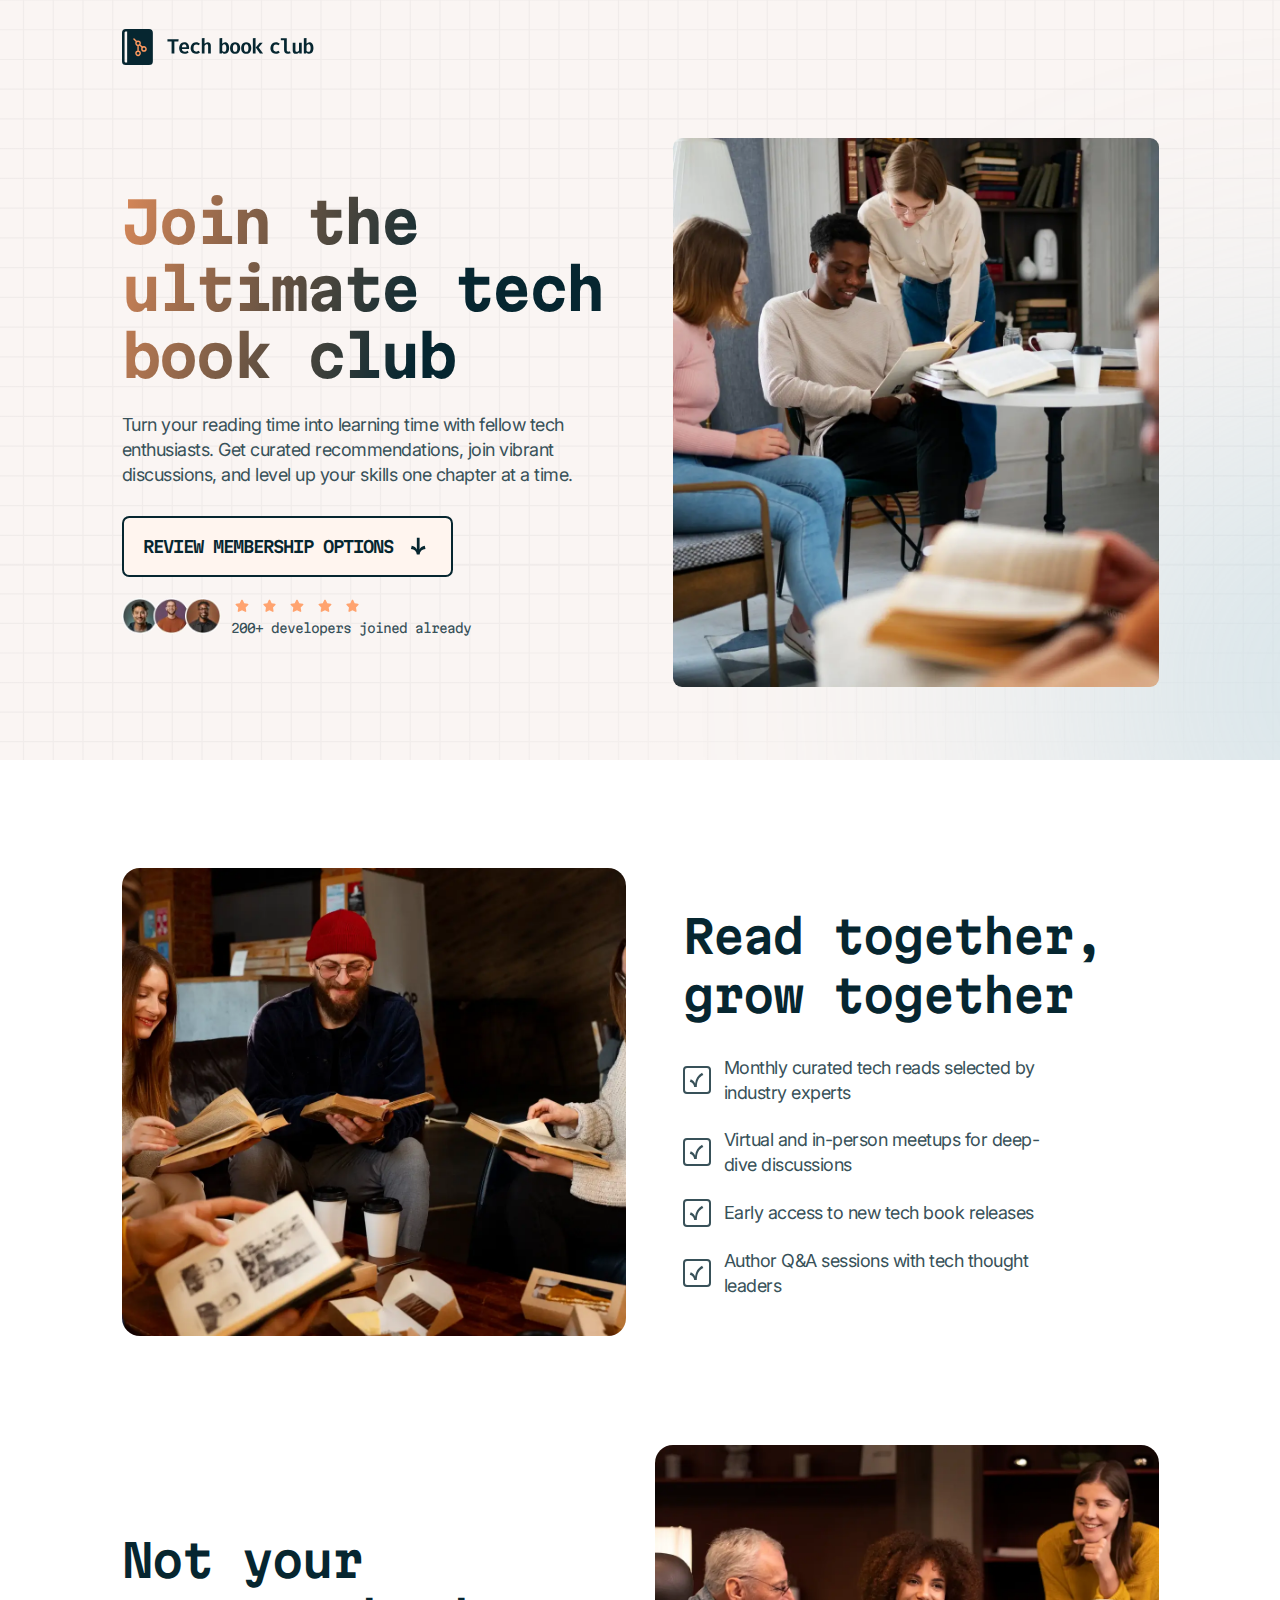
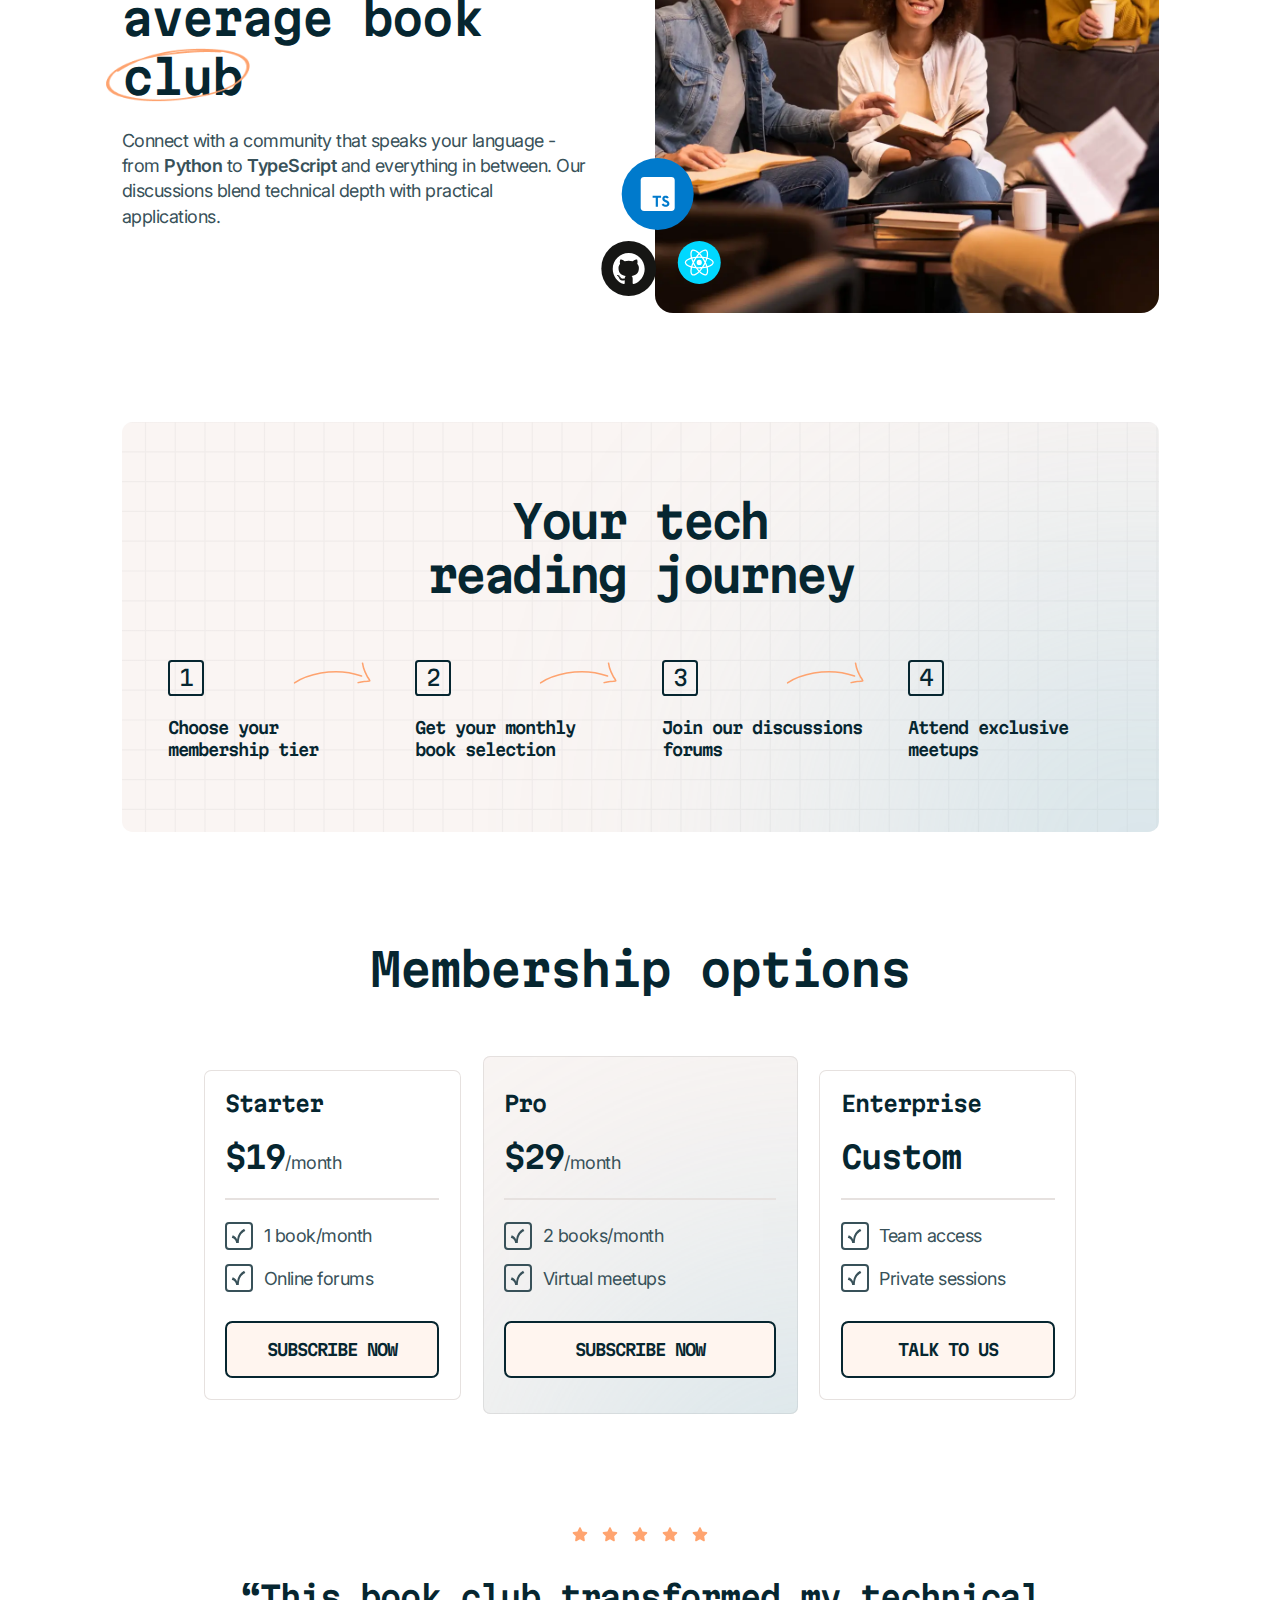
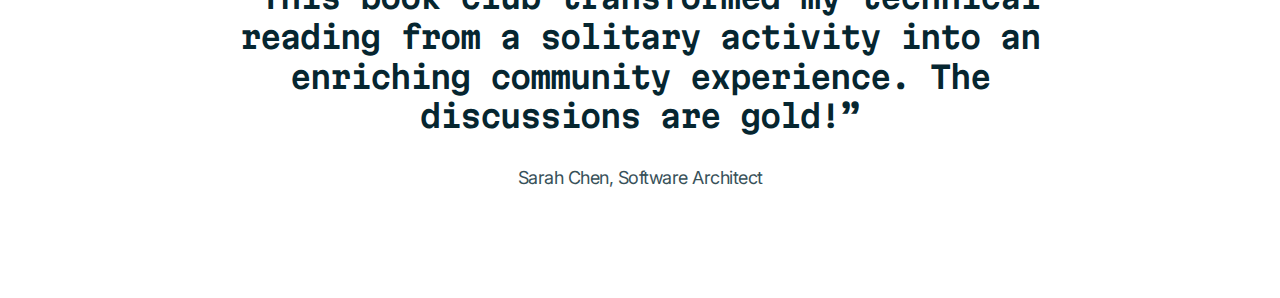
==== commit 988db864: "Complete review section desktop version" ====
--- a/starter-code/index.html
+++ b/starter-code/index.html
@@ -237,6 +237,22 @@
           </div>
         </section>
       </aside>
+
+      <blockquote class="review">
+        <div class="review__stars">
+          <img src="./assets/images/icon-star.svg" alt="" />
+          <img src="./assets/images/icon-star.svg" alt="" />
+          <img src="./assets/images/icon-star.svg" alt="" />
+          <img src="./assets/images/icon-star.svg" alt="" />
+          <img src="./assets/images/icon-star.svg" alt="" />
+        </div>
+        <q class="review__description"
+          >This book club transformed my technical reading from a solitary
+          activity into an enriching community experience. The discussions are
+          gold!</q
+        >
+        <p class="review__author">Sarah Chen, Software Architect</p>
+      </blockquote>
     </main>
   </body>
 </html>
--- a/styles/main.css
+++ b/styles/main.css
@@ -61,7 +61,7 @@
   }
 }
 
-.journey__step, .pricing__option--title, .pricing__option--price, .introduction__title, .journey__title, .pricing__header, .primary, .alternate, .hero__content-rating p, .journey__step p, .hero__content-title {
+.journey__step, .pricing__option--title, .pricing__option--price, .review__description, .introduction__title, .journey__title, .pricing__header, .primary, .alternate, .hero__content-rating p, .journey__step p, .hero__content-title {
   font-size: 6.2rem;
   font-weight: 700;
   font-family: "Martian Mono";
@@ -69,17 +69,17 @@
   letter-spacing: -2px;
 }
 
-.journey__step, .pricing__option--title, .pricing__option--price, .introduction__title, .journey__title, .pricing__header {
+.journey__step, .pricing__option--title, .pricing__option--price, .review__description, .introduction__title, .journey__title, .pricing__header {
   font-size: 5rem;
   font-weight: 600;
   line-height: 1.3;
 }
 
-.journey__step, .pricing__option--title, .pricing__option--price {
+.journey__step, .pricing__option--title, .pricing__option--price, .review__description {
   font-size: 3.4rem;
 }
 
-.journey__step, .pricing__option--title, .pricing__option--price {
+.journey__step, .pricing__option--title, .pricing__option--price, .review__description {
   letter-spacing: -1px;
 }
 
@@ -93,7 +93,7 @@
   line-height: 1.2;
 }
 
-.introduction__description span, .hero__content-description, .introduction__list--item, .introduction__description, .pricing__option--price span, .pricing__option--list-item {
+.introduction__description span, .hero__content-description, .introduction__list--item, .introduction__description, .pricing__option--price span, .pricing__option--list-item, .review__author {
   font-size: 2rem;
   font-family: "Inter";
   font-weight: 400;
@@ -118,7 +118,7 @@
   line-height: 1.2;
 }
 
-.primary, .alternate, .hero, .hero__content-reviews, .introduction, .introduction__list, .introduction__list--item, .journey, .journey__step--number, .pricing, .pricing__option, .pricing__option--list, .pricing__option--list-item {
+.primary, .alternate, .hero, .hero__content-reviews, .introduction, .introduction__list, .introduction__list--item, .journey, .journey__step--number, .pricing, .pricing__option, .pricing__option--list, .pricing__option--list-item, .review {
   display: flex;
   justify-content: center;
   align-items: center;
@@ -586,7 +586,7 @@
 
 @media (min-width: 20em) and (max-width: 30em) {
   .journey {
-    margin: 3.2rem 1.6rem;
+    margin: 0 1.6rem 6.4rem;
     padding: 4.8rem 3.2rem;
     gap: 4.8rem;
   }
@@ -628,7 +628,7 @@
 
 @media (min-width: 30.063em) and (max-width: 47.94em) {
   .journey {
-    margin: 3.2rem 1.6rem;
+    margin: 3.2rem 2.4rem;
     padding: 3.2rem 2.4rem;
     gap: 4.8rem;
   }
@@ -803,3 +803,86 @@
 .pricing__option--btn {
   width: 100%;
 }
+
+@media (min-width: 20em) and (max-width: 30em) {
+  .pricing {
+    margin: 0 auto 6.4rem;
+    padding: 0 1.6rem;
+    gap: 2.4rem;
+    align-items: stretch;
+  }
+  .pricing__options {
+    grid-template-columns: 1fr;
+    row-gap: 2.4rem;
+  }
+  .pricing__option--pro {
+    padding: 2.4rem;
+  }
+  .pricing__header {
+    font-size: 3.4rem;
+  }
+}
+
+@media (min-width: 30.063em) and (max-width: 47.94em) {
+  .pricing {
+    margin: 0 auto 6.4rem;
+    padding: 0 2.4rem;
+    gap: 4rem;
+    align-items: stretch;
+  }
+  .pricing__options {
+    grid-template-columns: 0.75fr;
+    gap: 2.4rem;
+    justify-content: center;
+  }
+  .pricing__option--pro {
+    padding: 2.4rem;
+  }
+}
+
+@media (min-width: 48em) and (max-width: 64em) {
+  .pricing {
+    margin: 0 auto 8rem;
+    padding: 0 3.2rem;
+    gap: 4rem;
+    align-items: stretch;
+  }
+  .pricing__options {
+    grid-template-columns: repeat(2, 1fr);
+    gap: 2.4rem;
+    justify-content: center;
+  }
+  .pricing__option--starter, .pricing__option--pro, .pricing__option--enterprise {
+    padding: 2.4rem;
+  }
+  .pricing__option:nth-child(2)::after {
+    content: "";
+    position: absolute;
+    top: 57%;
+    right: -107%;
+    background-color: #9cc9da;
+    opacity: 0.4;
+    filter: blur(20rem);
+    width: 68.4rem;
+    height: 68.4rem;
+    border-radius: 50%;
+    pointer-events: none;
+    z-index: -1;
+  }
+}
+
+.review {
+  max-width: 97rem;
+  margin: 0 auto 12rem;
+  flex-direction: column;
+  gap: 3.2rem;
+}
+
+.review__description {
+  color: #062630;
+  text-align: center;
+}
+
+.review__author {
+  color: #385159;
+}
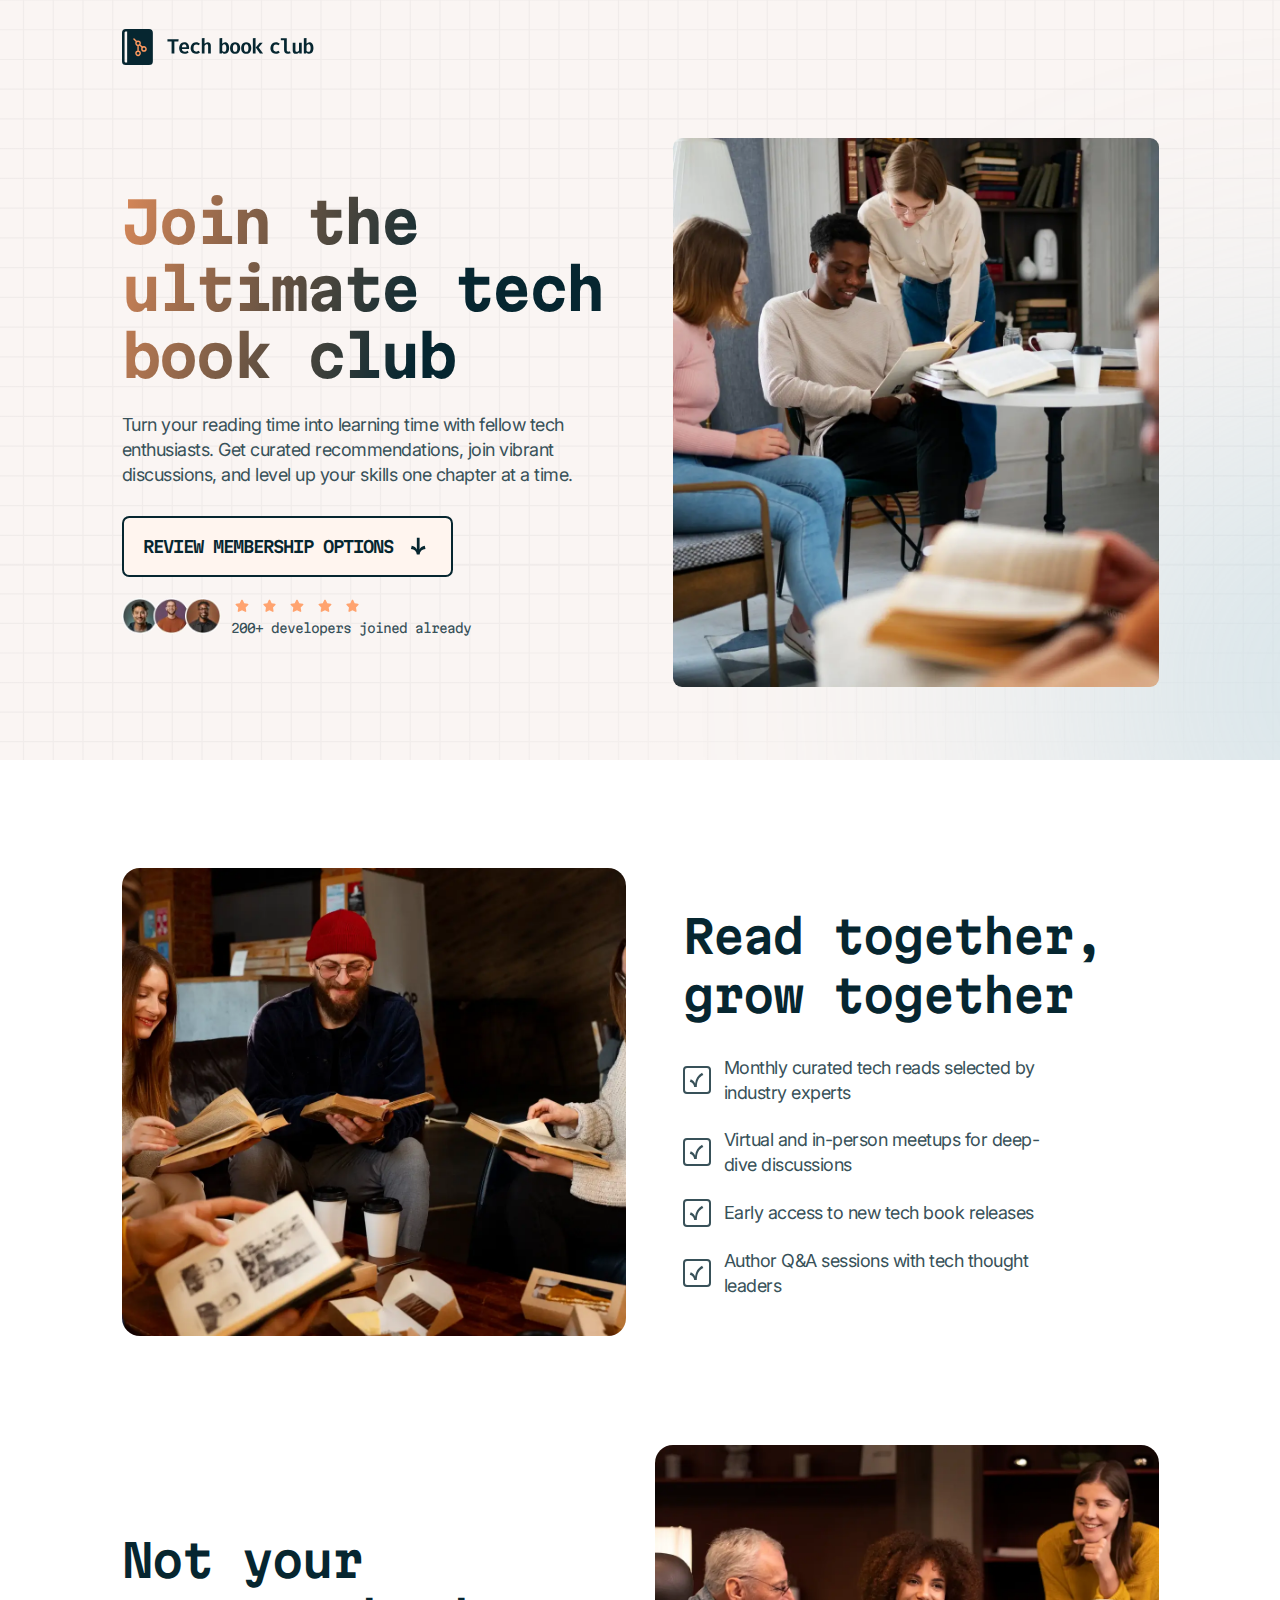
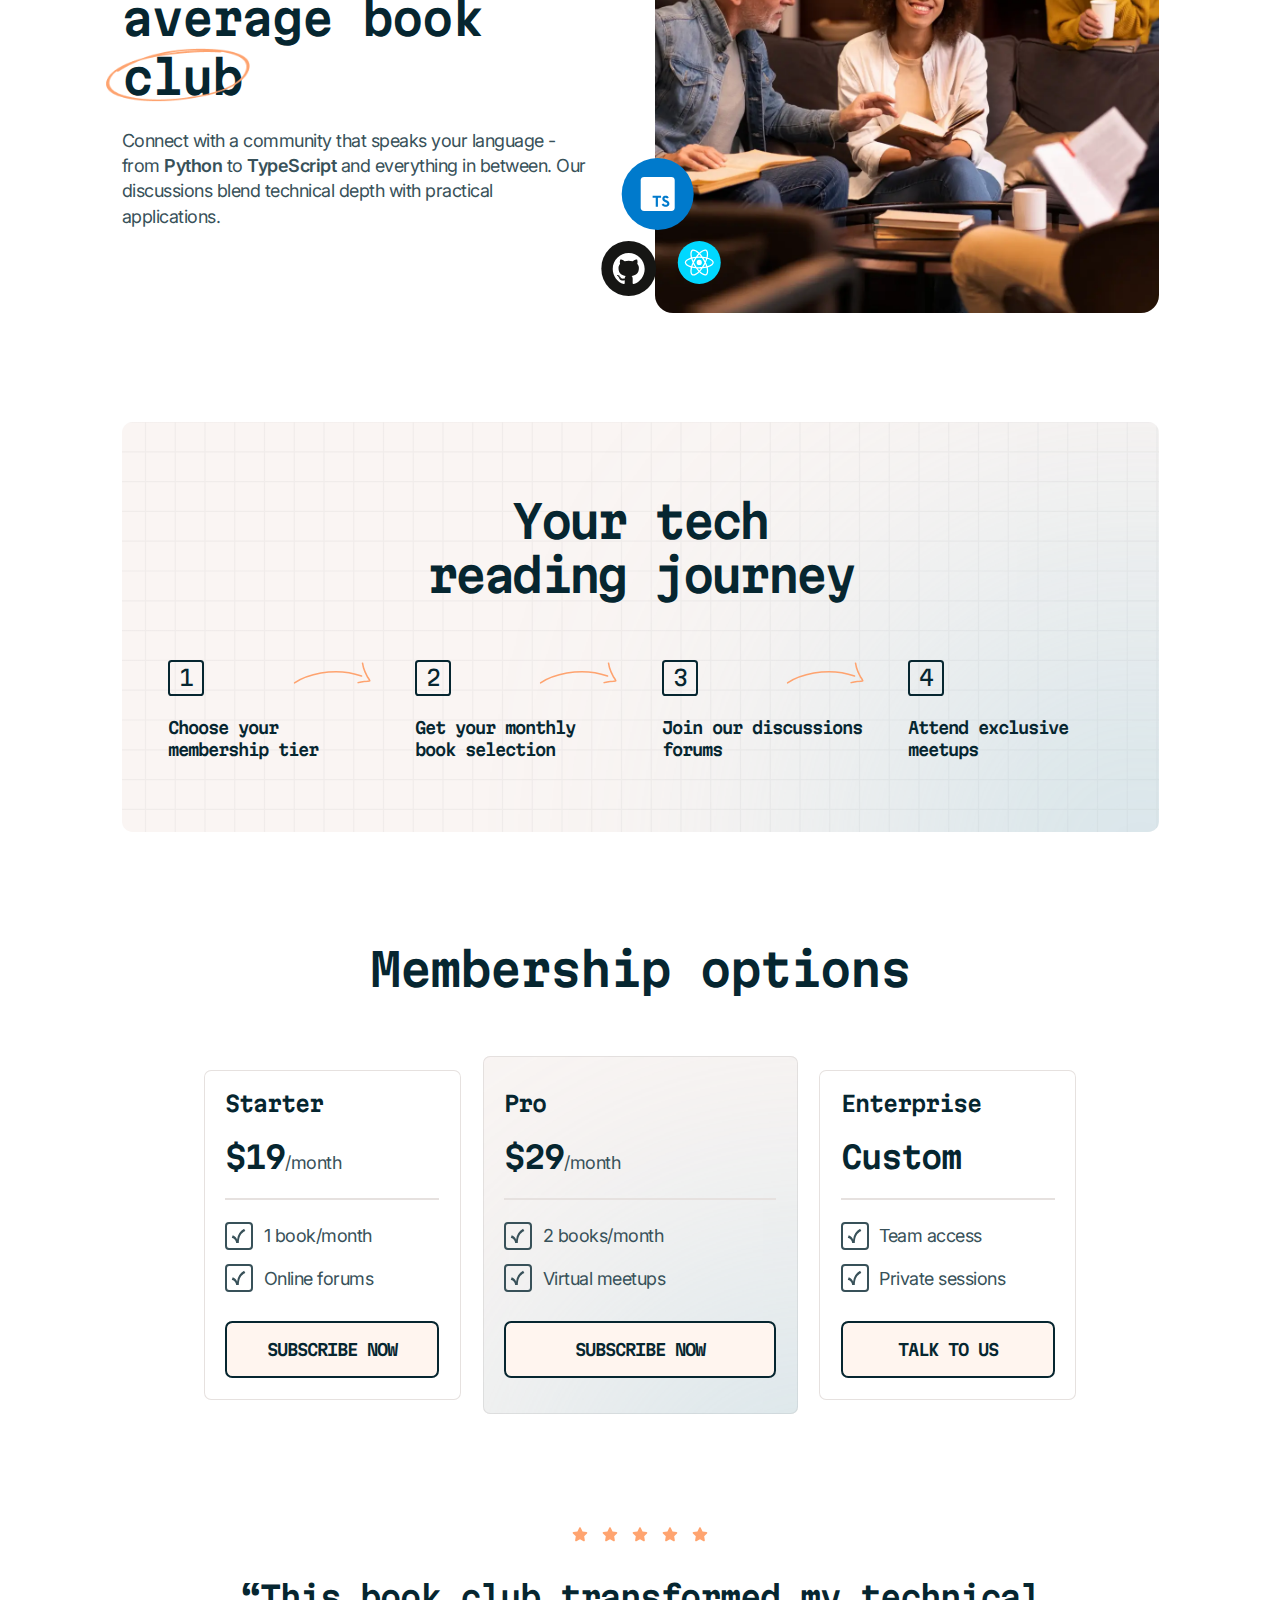
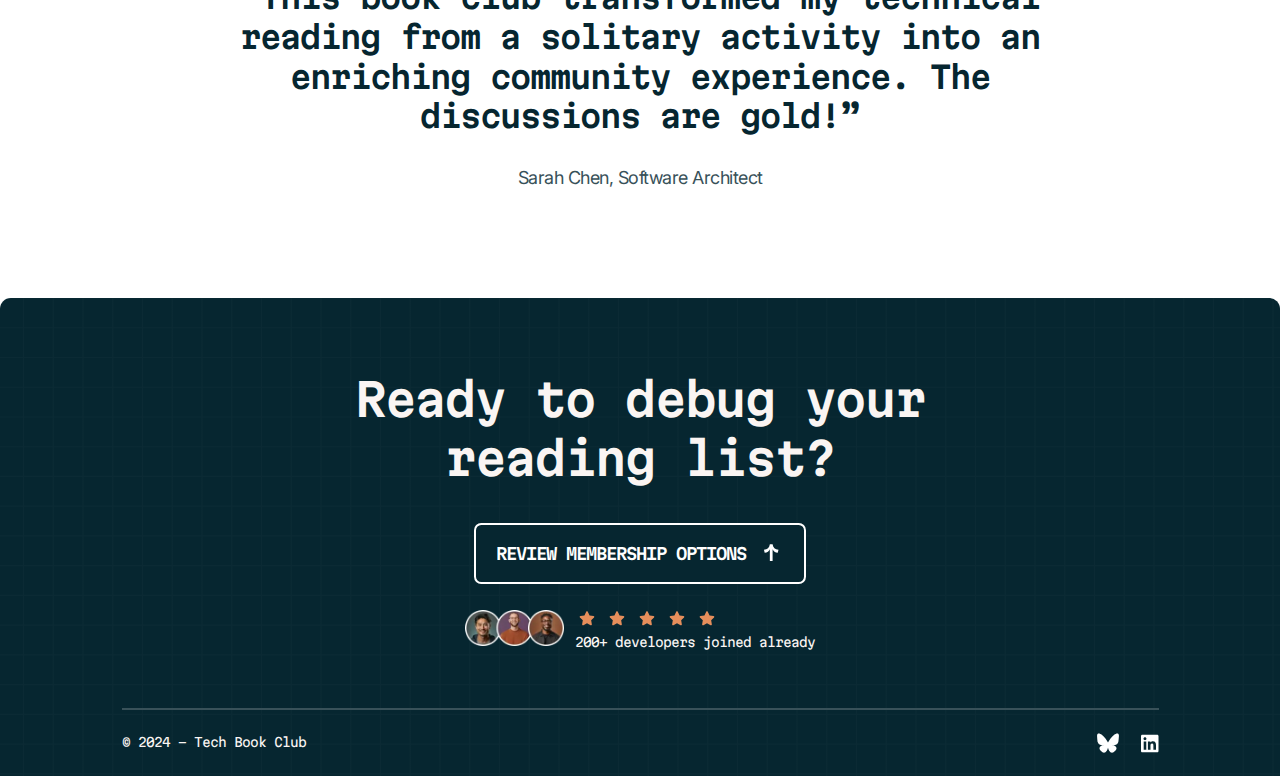
==== commit 570fe184: "Complete footer desktop version" ====
--- a/starter-code/index.html
+++ b/starter-code/index.html
@@ -240,11 +240,11 @@
 
       <blockquote class="review">
         <div class="review__stars">
-          <img src="./assets/images/icon-star.svg" alt="" />
-          <img src="./assets/images/icon-star.svg" alt="" />
-          <img src="./assets/images/icon-star.svg" alt="" />
-          <img src="./assets/images/icon-star.svg" alt="" />
-          <img src="./assets/images/icon-star.svg" alt="" />
+          <img src="./assets/images/icon-star.svg" alt="Five star image" />
+          <img src="./assets/images/icon-star.svg" alt="Five star image" />
+          <img src="./assets/images/icon-star.svg" alt="Five star image" />
+          <img src="./assets/images/icon-star.svg" alt="Five star image" />
+          <img src="./assets/images/icon-star.svg" alt="Five star image" />
         </div>
         <q class="review__description"
           >This book club transformed my technical reading from a solitary
@@ -254,5 +254,56 @@
         <p class="review__author">Sarah Chen, Software Architect</p>
       </blockquote>
     </main>
+
+    <footer class="footer">
+      <div class="footer__content">
+        <header class="footer__header">
+          <h2 class="footer__title">Ready to debug your reading list?</h2>
+          <button class="footer__btn alternate">
+            Review membership options
+            <img src="./assets/images/icon-arrow-up.svg" alt="" />
+          </button>
+        </header>
+
+        <section class="footer__review">
+          <img
+            class="footer__review-avatar"
+            src="./assets/images/image-avatars.webp"
+            alt="Reviewers avatar"
+          />
+          <div class="footer__review-info">
+            <img
+              src="./assets/images/icon-star.svg"
+              alt="Five star review star image"
+            />
+            <img
+              src="./assets/images/icon-star.svg"
+              alt="Five star review star image"
+            />
+            <img
+              src="./assets/images/icon-star.svg"
+              alt="Five star review star image"
+            />
+            <img
+              src="./assets/images/icon-star.svg"
+              alt="Five star review star image"
+            />
+            <img
+              src="./assets/images/icon-star.svg"
+              alt="Five star review star image"
+            />
+            <p>200+ developers joined already</p>
+          </div>
+        </section>
+      </div>
+      <hr />
+      <section class="footer__copyright">
+        <p class="footer__copyright-author">&copy; 2024 - Tech Book Club</p>
+        <div class="footer__copyright-links">
+          <img src="./assets/images/logo-bluesky.svg" alt="Blue sky logo" />
+          <img src="./assets/images/logo-linkedin.svg" alt="LinkedIn logo" />
+        </div>
+      </section>
+    </footer>
   </body>
 </html>
--- a/styles/main.css
+++ b/styles/main.css
@@ -61,7 +61,7 @@
   }
 }
 
-.journey__step, .pricing__option--title, .pricing__option--price, .review__description, .introduction__title, .journey__title, .pricing__header, .primary, .alternate, .hero__content-rating p, .journey__step p, .hero__content-title {
+.journey__step, .pricing__option--title, .pricing__option--price, .review__description, .introduction__title, .journey__title, .pricing__header, .footer__title, .primary, .alternate, .hero__content-rating p, .footer__review-info p, .footer__copyright-author, .journey__step p, .hero__content-title {
   font-size: 6.2rem;
   font-weight: 700;
   font-family: "Martian Mono";
@@ -69,7 +69,7 @@
   letter-spacing: -2px;
 }
 
-.journey__step, .pricing__option--title, .pricing__option--price, .review__description, .introduction__title, .journey__title, .pricing__header {
+.journey__step, .pricing__option--title, .pricing__option--price, .review__description, .introduction__title, .journey__title, .pricing__header, .footer__title {
   font-size: 5rem;
   font-weight: 600;
   line-height: 1.3;
@@ -105,20 +105,20 @@
   font-weight: 600;
 }
 
-.primary, .alternate, .hero__content-rating p, .journey__step p {
+.primary, .alternate, .hero__content-rating p, .footer__review-info p, .footer__copyright-author, .journey__step p {
   font-size: 1.8rem;
   font-weight: 600;
   line-height: 1.3;
   letter-spacing: -1px;
 }
 
-.hero__content-rating p {
+.hero__content-rating p, .footer__review-info p, .footer__copyright-author {
   font-size: 1.4rem;
   font-weight: 400;
   line-height: 1.2;
 }
 
-.primary, .alternate, .hero, .hero__content-reviews, .introduction, .introduction__list, .introduction__list--item, .journey, .journey__step--number, .pricing, .pricing__option, .pricing__option--list, .pricing__option--list-item, .review {
+.primary, .alternate, .hero, .hero__content-reviews, .introduction, .introduction__list, .introduction__list--item, .journey, .journey__step--number, .pricing, .pricing__option, .pricing__option--list, .pricing__option--list-item, .review, .footer__header, .footer__review, .footer__copyright, .footer__copyright-links {
   display: flex;
   justify-content: center;
   align-items: center;
@@ -886,3 +886,102 @@
 .review__author {
   color: #385159;
 }
+
+@media (min-width: 20em) and (max-width: 30em) {
+  .review {
+    margin: 6.4rem auto;
+    padding: 0 1.6rem;
+    align-items: baseline;
+  }
+  .review__description {
+    text-align: left;
+    font-size: 2.4rem;
+  }
+}
+
+@media (min-width: 30.063em) and (max-width: 47.94em) {
+  .review {
+    padding: 0 3.2rem;
+    align-items: baseline;
+  }
+  .review__description {
+    text-align: left;
+    font-size: 3.2rem;
+    line-height: 1.1;
+  }
+}
+
+@media (min-width: 48em) and (max-width: 64em) {
+  .review {
+    padding: 0 3.2rem;
+    align-items: baseline;
+  }
+  .review__description {
+    text-align: left;
+  }
+}
+
+.footer {
+  max-width: 144rem;
+  margin: 0 auto;
+  background-color: #062630;
+  background-image: url("../../starter-code/assets/images/pattern-dark-bg.svg");
+  padding: 8rem 13.5rem 0;
+  border-top-left-radius: 1.2rem;
+  border-top-right-radius: 1.2rem;
+}
+
+.footer__content {
+  margin-bottom: 6.4rem;
+}
+
+.footer__header {
+  flex-direction: column;
+  gap: 4rem;
+}
+
+.footer__title {
+  color: #faf5f3;
+  text-align: center;
+  max-width: 75.3rem;
+}
+
+.footer__btn {
+  margin-bottom: 2.4rem;
+}
+
+.footer__review {
+  gap: 1.2rem;
+}
+
+.footer__review-avatar {
+  width: 11rem;
+  height: auto;
+}
+
+.footer__review-info img {
+  margin-bottom: 0.4rem;
+}
+
+.footer__review-info p {
+  color: #faf5f3;
+}
+
+.footer hr {
+  width: 100%;
+  border: 1px solid #385159;
+}
+
+.footer__copyright {
+  justify-content: space-between;
+  align-items: center;
+  padding: 2.4rem 0;
+}
+
+.footer__copyright-author {
+  color: #faf5f3;
+}
+
+.footer__copyright-links {
+  gap: 2.4rem;
+}
